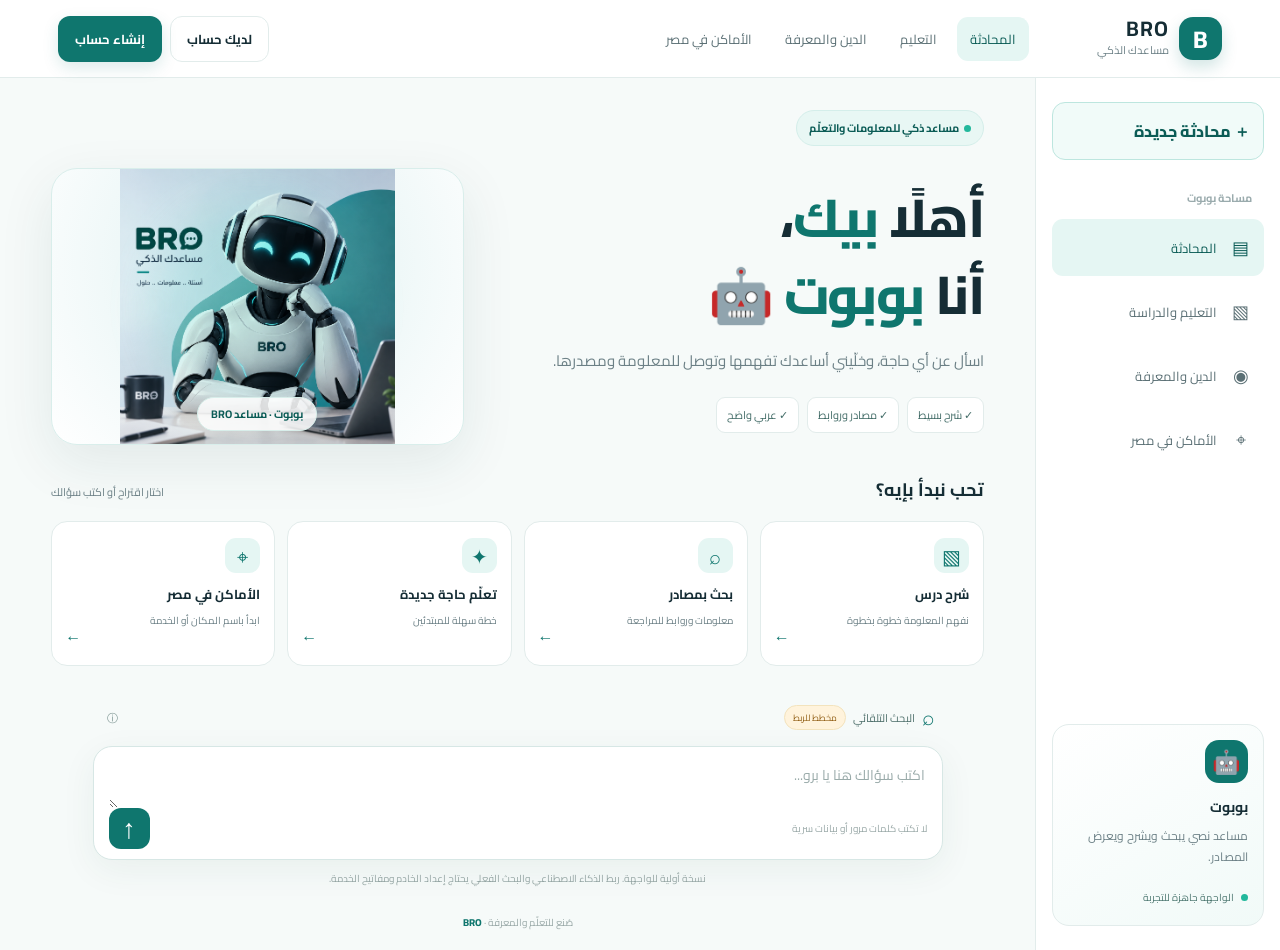
==== index.html @ 698863da "Update login dialog content and structure" ====
<!doctype html>
<html lang="ar" dir="rtl">
<head>
  <meta charset="utf-8">
  <meta name="viewport" content="width=device-width, initial-scale=1">
  <meta name="theme-color" content="#0f766e">
  <title>BRO | بوبوت مساعدك الذكي</title>
  <link rel="stylesheet" href="css/style.css">
  <script src="js/script.js" defer></script>
</head>
<body>
  <header class="topbar">
    <button class="icon-button mobile-menu" id="menuToggle" aria-label="فتح القائمة" aria-expanded="false">☰</button>
    <a class="brand" href="index.html" aria-label="BRO الصفحة الرئيسية">
      <span class="brand-mark">B</span>
      <span><strong>BRO</strong><small>مساعدك الذكي</small></span>
    </a>
    <nav class="top-links" aria-label="القائمة الرئيسية">
      <button class="nav-link active" data-section="chat">المحادثة</button>
      <button class="nav-link" data-section="education">التعليم</button>
      <button class="nav-link" data-section="knowledge">الدين والمعرفة</button>
      <button class="nav-link" data-section="places">الأماكن في مصر</button>
    </nav>
    <div class="account-actions">
      <button class="button button-quiet" id="loginOpen">لديك حساب</button>
      <button class="button button-primary" id="signupOpen">إنشاء حساب</button>
    </div>
  </header>

  <div class="layout">
    <aside class="sidebar" id="sidebar">
      <button class="new-chat" id="newChat">＋ محادثة جديدة</button>
      <p class="sidebar-label">مساحة بوبوت</p>
      <button class="side-item active" data-section="chat"><span>▤</span> المحادثة</button>
      <button class="side-item" data-section="education"><span>▧</span> التعليم والدراسة</button>
      <button class="side-item" data-section="knowledge"><span>◉</span> الدين والمعرفة</button>
      <button class="side-item" data-section="places"><span>⌖</span> الأماكن في مصر</button>
      <div class="sidebar-bottom">
        <div class="mini-boboot">🤖</div>
        <strong>بوبوت</strong>
        <p>مساعد نصي يبحث ويشرح ويعرض المصادر.</p>
        <span class="status"><i></i> الواجهة جاهزة للتجربة</span>
      </div>
    </aside>

    <main class="main-content">
      <section class="welcome" id="welcome">
        <div class="eyebrow"><span class="live-dot"></span> مساعد ذكي للمعلومات والتعلّم</div>
        <div class="hero-grid">
          <div class="hero-copy">
            <h1>أهلًا <span id="welcomeName">بيك</span>،<br>أنا <span class="teal-text">بوبوت</span> 🤖</h1>
            <p>اسأل عن أي حاجة، وخلّيني أساعدك تفهمها وتوصل للمعلومة ومصدرها.</p>
            <div class="hero-points">
              <span>✓ شرح بسيط</span><span>✓ مصادر وروابط</span><span>✓ عربي واضح</span>
            </div>
          </div>
          <div class="robot-card">
            <div class="robot-glow"></div>
            <img src="images/BRO.png" alt="تصميم روبوت بوبوت المقترح" class="robot-image">
            <span class="robot-caption">بوبوت · مساعد BRO</span>
          </div>
        </div>
        <div class="suggestion-heading"><h2>تحب نبدأ بإيه؟</h2><span>اختار اقتراح أو اكتب سؤالك</span></div>
        <div class="suggestions">
          <button class="suggestion-card" data-prompt="اشرحلي درس صعب بطريقة سهلة"><span class="suggestion-icon">▧</span><strong>شرح درس</strong><small>نفهم المعلومة خطوة بخطوة</small><b>←</b></button>
          <button class="suggestion-card" data-prompt="ابحث عن آخر أخبار وزارة التربية والتعليم المصرية مع المصادر الرسمية"><span class="suggestion-icon">⌕</span><strong>بحث بمصادر</strong><small>معلومات وروابط للمراجعة</small><b>←</b></button>
          <button class="suggestion-card" data-prompt="ساعدني أتعلم مهارة جديدة من البداية"><span class="suggestion-icon">✦</span><strong>تعلّم حاجة جديدة</strong><small>خطة سهلة للمبتدئين</small><b>←</b></button>
          <button class="suggestion-card" data-prompt="ساعدني أبحث عن مكان أو خدمة في مصر"><span class="suggestion-icon">⌖</span><strong>الأماكن في مصر</strong><small>ابدأ باسم المكان أو الخدمة</small><b>←</b></button>
        </div>
      </section>

      <section class="chat-area hidden" id="chatArea" aria-live="polite">
        <div class="chat-messages" id="messages"></div>
      </section>

      <section class="composer-wrap">
        <div class="search-status"><span class="search-icon">⌕</span><span>البحث التلقائي</span><span class="status-pill">مخطط للربط</span><button id="searchInfo" aria-label="معلومات عن البحث">ⓘ</button></div>
        <form class="composer" id="chatForm">
          <textarea id="questionInput" rows="1" placeholder="اكتب سؤالك هنا يا برو..." aria-label="اكتب سؤالك" required></textarea>
          <div class="composer-footer">
            <span class="privacy-note">لا تكتب كلمات مرور أو بيانات سرية</span>
            <button class="send-button" type="submit" aria-label="إرسال السؤال">↑</button>
          </div>
        </form>
        <p class="disclaimer" id="disclaimer">نسخة أولية للواجهة. ربط الذكاء الاصطناعي والبحث الفعلي يحتاج إعداد الخادم ومفاتيح الخدمة.</p>
      </section>
      <footer>صُنع للتعلّم والمعرفة · <span>BRO</span></footer>
    </main>
  </div>

<!-- نافذة تسجيل الدخول -->
<dialog class="auth-dialog" id="authDialog">

  <form method="dialog" class="dialog-close-form">
    <button class="icon-button" aria-label="إغلاق">×</button>
  </form>

  <div class="dialog-bot">🤖</div>

  <h2 id="authTitle">تسجيل الدخول</h2>

  <p>أهلاً بيك في BRO، سجّل دخولك للمتابعة مع بوبوت.</p>

  <form id="authForm">

    <label for="userName">الاسم</label>
    <input
      id="userName"
      name="userName"
      type="text"
      autocomplete="name"
      placeholder="اكتب اسمك"
      required
    >

    <label for="userEmail">البريد الإلكتروني</label>
    <input
      id="userEmail"
      name="userEmail"
      type="email"
      autocomplete="email"
      placeholder="name@example.com"
      required
    >

    <label for="password">رمز تسجيل الدخول</label>
    <input
      id="password"
      name="password"
      type="password"
      autocomplete="current-password"
      placeholder="اكتب رمز تسجيل الدخول"
      required
    >

    <button
      class="button button-primary full-width"
      type="submit"
    >
      تسجيل الدخول
    </button>

  </form>

  <small>
    لحماية حسابك، يجب ربط تسجيل الدخول بنظام حسابات آمن.
  </small>

</dialog>
  <div class="toast" id="toast" role="status"></div>
</body>
</html>
---- css/style.css ----
@import url('https://fonts.googleapis.com/css2?family=Cairo:wght@400;500;600;700;800&display=swap');
:root{--ink:#152d35;--muted:#6c8086;--teal:#0f766e;--teal-dark:#0b5c56;--mint:#e5f6f3;--line:#e2eceb;--paper:#fff;--bg:#f6faf9;--shadow:0 18px 55px rgba(20,72,69,.09)}
*{box-sizing:border-box}
html{scroll-behavior:smooth}
body{margin:0;background:var(--bg);color:var(--ink);font-family:"Cairo",Tahoma,Arial,sans-serif;min-height:100vh}
button,input,textarea{font:inherit}button{cursor:pointer}
button:focus-visible,input:focus-visible,textarea:focus-visible{outline:3px solid #71d9cb;outline-offset:2px}
.topbar{height:78px;display:flex;align-items:center;gap:28px;padding:0 4.5%;background:rgba(255,255,255,.92);border-bottom:1px solid var(--line);position:sticky;top:0;z-index:10;backdrop-filter:blur(14px)}
.brand{display:flex;align-items:center;gap:10px;text-decoration:none;color:var(--ink);min-width:165px}
.brand-mark{width:43px;height:43px;display:grid;place-items:center;background:var(--teal);color:#fff;border-radius:14px;font-size:24px;font-weight:800;box-shadow:0 7px 16px #0f766e30}
.brand strong{display:block;font-size:21px;letter-spacing:1px;line-height:1.1}
.brand small{display:block;color:var(--muted);font-size:11px}
.top-links{display:flex;align-items:center;gap:7px;flex:1}
.nav-link,.side-item{border:0;background:transparent;color:#5b7075;border-radius:11px;padding:10px 13px;font-size:13px}
.nav-link:hover,.side-item:hover,.nav-link.active,.side-item.active{background:var(--mint);color:var(--teal-dark)}
.account-actions{display:flex;gap:8px}
.button{border:1px solid transparent;border-radius:12px;padding:10px 16px;font-weight:700;font-size:13px;transition:.2s}
.button:hover{transform:translateY(-1px)}
.button-primary{background:var(--teal);color:white;box-shadow:0 6px 16px #0f766e25}.button-primary:hover{background:var(--teal-dark)}
.button-quiet{background:white;border-color:var(--line);color:var(--ink)}
.layout{display:grid;grid-template-columns:245px minmax(0,1fr);max-width:1600px;margin:auto;min-height:calc(100vh - 78px)}
.sidebar{background:#fff;border-left:1px solid var(--line);padding:24px 16px;display:flex;flex-direction:column;gap:7px}
.new-chat{border:1px solid #bde6df;background:#f1fbf9;color:var(--teal-dark);border-radius:13px;padding:13px;text-align:right;font-weight:800;margin-bottom:21px}
.sidebar-label{color:#9aabad;font-size:11px;font-weight:700;padding:0 12px;margin:0 0 4px}
.side-item{text-align:right;display:flex;align-items:center;gap:12px;padding:12px}
.side-item span{font-size:18px;width:23px;text-align:center}
.sidebar-bottom{margin-top:auto;border:1px solid var(--line);border-radius:17px;padding:15px;background:linear-gradient(150deg,#fff,#f1faf8)}
.mini-boboot{width:43px;height:43px;border-radius:14px;background:var(--teal);display:grid;place-items:center;font-size:23px;margin-bottom:8px}
.sidebar-bottom strong{font-size:14px}
.sidebar-bottom p{font-size:12px;color:var(--muted);line-height:1.8;margin:4px 0 12px}
.status{font-size:10px;color:#4c7770}
.status i,.live-dot{display:inline-block;width:7px;height:7px;border-radius:50%;background:#22b89c;margin-left:5px}
.main-content{min-width:0;padding:32px clamp(18px,4vw,60px) 18px;display:flex;flex-direction:column}
.welcome{max-width:1000px;width:100%;margin:0 auto}
.eyebrow{display:inline-flex;align-items:center;background:#e8f7f4;color:var(--teal-dark);border:1px solid #d4eeea;border-radius:999px;padding:7px 12px;font-size:11px;font-weight:700}
.hero-grid{display:grid;grid-template-columns:1fr .85fr;align-items:center;gap:35px;padding:22px 0 25px}
.hero-copy h1{font-size:clamp(33px,4.5vw,53px);line-height:1.45;letter-spacing:-1.3px;margin:0 0 12px;font-weight:800}
.teal-text{color:var(--teal)}.hero-copy>p{color:var(--muted);font-size:15px;line-height:2;max-width:480px;margin:0}
.hero-points{display:flex;flex-wrap:wrap;gap:8px;margin-top:21px}
.hero-points span{font-size:11px;color:#416b66;background:#fff;border:1px solid var(--line);padding:7px 10px;border-radius:9px}
.robot-card{position:relative;overflow:hidden;min-height:260px;border:1px solid #d9eeeb;border-radius:26px;background:radial-gradient(circle at 50% 35%,#e1faf6,#eff8f8 52%,#fff);display:grid;place-items:center;box-shadow:var(--shadow)}
.robot-glow{position:absolute;width:210px;height:210px;border-radius:50%;background:#70dcd233;filter:blur(20px)}
.robot-image {
    width: 100%;
    height: 275px;
    object-fit: contain;
    object-position: center;
    mix-blend-mode: multiply;
    position: relative;
    z-index: 1;
}
.robot-caption{position:absolute;bottom:13px;z-index:2;background:#ffffffd9;border:1px solid #d8eeea;border-radius:999px;padding:6px 13px;font-size:11px;color:var(--teal-dark);font-weight:700}
.suggestion-heading{display:flex;align-items:baseline;justify-content:space-between;gap:10px;margin-top:3px}
.suggestion-heading h2{font-size:18px;margin:0}.suggestion-heading>span{font-size:11px;color:var(--muted)}
.suggestions{display:grid;grid-template-columns:repeat(4,minmax(0,1fr));gap:12px;margin-top:15px}
.suggestion-card{position:relative;text-align:right;display:flex;flex-direction:column;align-items:flex-start;gap:6px;min-height:145px;padding:16px 14px;background:#fff;border:1px solid var(--line);border-radius:16px;color:var(--ink);transition:.2s}
.suggestion-card:hover{border-color:#94d5cc;transform:translateY(-3px);box-shadow:0 12px 25px #194e4810}
.suggestion-icon{display:grid;place-items:center;width:35px;height:35px;border-radius:11px;background:var(--mint);color:var(--teal);font-size:20px;margin-bottom:3px}
.suggestion-card strong{font-size:13px}.suggestion-card small{font-size:10px;color:var(--muted);line-height:1.8}
.suggestion-card b{position:absolute;left:13px;bottom:13px;color:var(--teal)}
.composer-wrap{max-width:850px;width:100%;margin:auto auto 0;padding-top:32px}
.search-status{display:flex;align-items:center;gap:7px;font-size:11px;color:#50716d;padding:0 8px 9px}
.search-icon{font-size:21px;color:var(--teal)}.status-pill{background:#fff3dc;color:#94621a;border:1px solid #f3e3bd;padding:3px 8px;border-radius:999px;font-size:9px}
.search-status button{border:0;background:transparent;color:#78908e;margin-right:auto}
.composer{border:1px solid #d7e7e5;background:white;border-radius:19px;padding:14px 15px 10px;box-shadow:0 10px 35px #1a4d4710;transition:.2s}
.composer:focus-within{border-color:#8ccfc6;box-shadow:0 0 0 3px #0f766e0c,0 10px 35px #1a4d4710}
.composer textarea{display:block;width:100%;resize:vertical;min-height:47px;max-height:180px;border:0;outline:none;background:transparent;color:var(--ink);font-size:14px;line-height:1.8}
.composer textarea::placeholder{color:#9aabaa}
.composer-footer{display:flex;align-items:center;justify-content:space-between;gap:10px}
.privacy-note{font-size:10px;color:#9aa9a8}
.send-button{border:0;border-radius:12px;width:41px;height:41px;background:var(--teal);color:white;font-size:27px;line-height:1;transition:.2s}
.send-button:hover{background:var(--teal-dark);transform:translateY(-2px)}
.disclaimer{text-align:center;font-size:10px;color:#94a5a3;line-height:1.8;margin:10px 0 0}
.main-content footer{text-align:center;font-size:10px;color:#9aa9a8;padding:25px 0 0}
.main-content footer span{font-weight:800;color:var(--teal)}.hidden{display:none!important}
.chat-area{width:100%;max-width:850px;margin:0 auto 22px;flex:1;min-height:260px}
.chat-messages{display:flex;flex-direction:column;gap:18px}
.message{display:flex;gap:10px;align-items:flex-start}
.message.user{justify-content:flex-start}
.message-bot{width:35px;height:35px;flex:0 0 35px;border-radius:12px;background:var(--teal);color:white;display:grid;place-items:center}
.message-content{max-width:85%;border:1px solid var(--line);background:#fff;border-radius:5px 16px 16px 16px;padding:12px 15px;font-size:14px;line-height:1.9;white-space:pre-wrap}
.message.user .message-content{background:#e8f7f4;border-color:#d4eeea;border-radius:16px 5px 16px 16px}
.source-note{font-size:10px;color:#a16b20;margin-top:7px}.mobile-menu{display:none}
.icon-button{border:1px solid var(--line);background:white;border-radius:10px;width:39px;height:39px;color:var(--ink);font-size:20px}
.auth-dialog{border:1px solid var(--line);border-radius:23px;padding:27px;width:min(430px,calc(100% - 28px));box-shadow:0 25px 90px #102f2d30;color:var(--ink)}
.auth-dialog::backdrop{background:#102f2d80;backdrop-filter:blur(4px)}
.dialog-close-form{display:flex;justify-content:flex-start}
.dialog-bot{display:grid;place-items:center;width:58px;height:58px;background:var(--teal);border-radius:17px;font-size:30px;margin:8px 0 12px}
.auth-dialog h2{margin:0 0 6px}
.auth-dialog p,.auth-dialog small{color:var(--muted);font-size:12px;line-height:1.8}
.auth-dialog label{display:block;font-size:12px;font-weight:700;margin:12px 0 6px}
.auth-dialog input{width:100%;border:1px solid var(--line);border-radius:11px;padding:12px;background:#fbfdfd;color:var(--ink)}
.full-width{width:100%;margin:18px 0 5px}.toast{position:fixed;bottom:20px;left:50%;transform:translate(-50%,20px);opacity:0;pointer-events:none;background:#173d3a;color:white;padding:12px 17px;border-radius:12px;font-size:12px;transition:.25s;z-index:30;max-width:calc(100% - 30px);text-align:center}
.toast.show{opacity:1;transform:translate(-50%,0)}
@media(max-width:1100px){.topbar{gap:15px;padding:0 20px}
                         .top-links{gap:0}.nav-link{padding:9px;font-size:12px}
                         .layout{grid-template-columns:205px minmax(0,1fr)}
                         .suggestions{grid-template-columns:repeat(2,minmax(0,1fr))}
                         .suggestion-card{min-height:125px}}
@media(max-width:760px){.topbar{height:66px;padding:0 13px;gap:10px}
                        .mobile-menu{display:block;flex:0 0 38px}
                        .brand{min-width:0;gap:7px}
                        .brand-mark{width:37px;height:37px;border-radius:12px}
                        .brand strong{font-size:18px}
                        .brand small{font-size:9px}
                        .top-links{display:none}
                        .account-actions{margin-right:auto;gap:5px}
                        .account-actions .button{padding:8px 9px;font-size:10px}
                        .layout{display:block;min-height:calc(100vh - 66px)}
                        .sidebar{position:fixed;top:66px;right:0;bottom:0;width:260px;z-index:20;transform:translateX(105%);transition:transform .25s;box-shadow:-15px 0 40px #143d3b13}
                        .sidebar.open{transform:translateX(0)}
                        .main-content{padding:23px 15px 15px;min-height:calc(100vh - 66px)}
                        .hero-grid{grid-template-columns:1fr;gap:18px;padding:20px 0}
                        .hero-copy h1{font-size:38px}
                        .hero-copy>p{font-size:13px}
                        .robot-card{min-height:210px;max-height:245px}
                        .robot-image {
    width: 100%;
    height: 275px;
    object-fit: contain;
    object-position: center;
    mix-blend-mode: multiply;
    position: relative;
    z-index: 1;
                        }
                        .suggestion-heading{align-items:flex-start;flex-direction:column;gap:2px}
                        .suggestion-heading h2{font-size:17px}
                        .suggestions{gap:9px}
                        .suggestion-card{padding:12px;min-height:128px}
                        .suggestion-card strong{font-size:12px}
                        .suggestion-card small{font-size:9px}
                        .composer-wrap{padding-top:25px}
                        .privacy-note{font-size:9px}
                        .disclaimer{font-size:9px}
                        .chat-area{min-height:240px}
                        .message-content{font-size:13px}
                        .sidebar-bottom{margin-top:25px}}
@media(prefers-reduced-motion:reduce){*,*::before,*::after{scroll-behavior:auto!important;transition:none!important}}
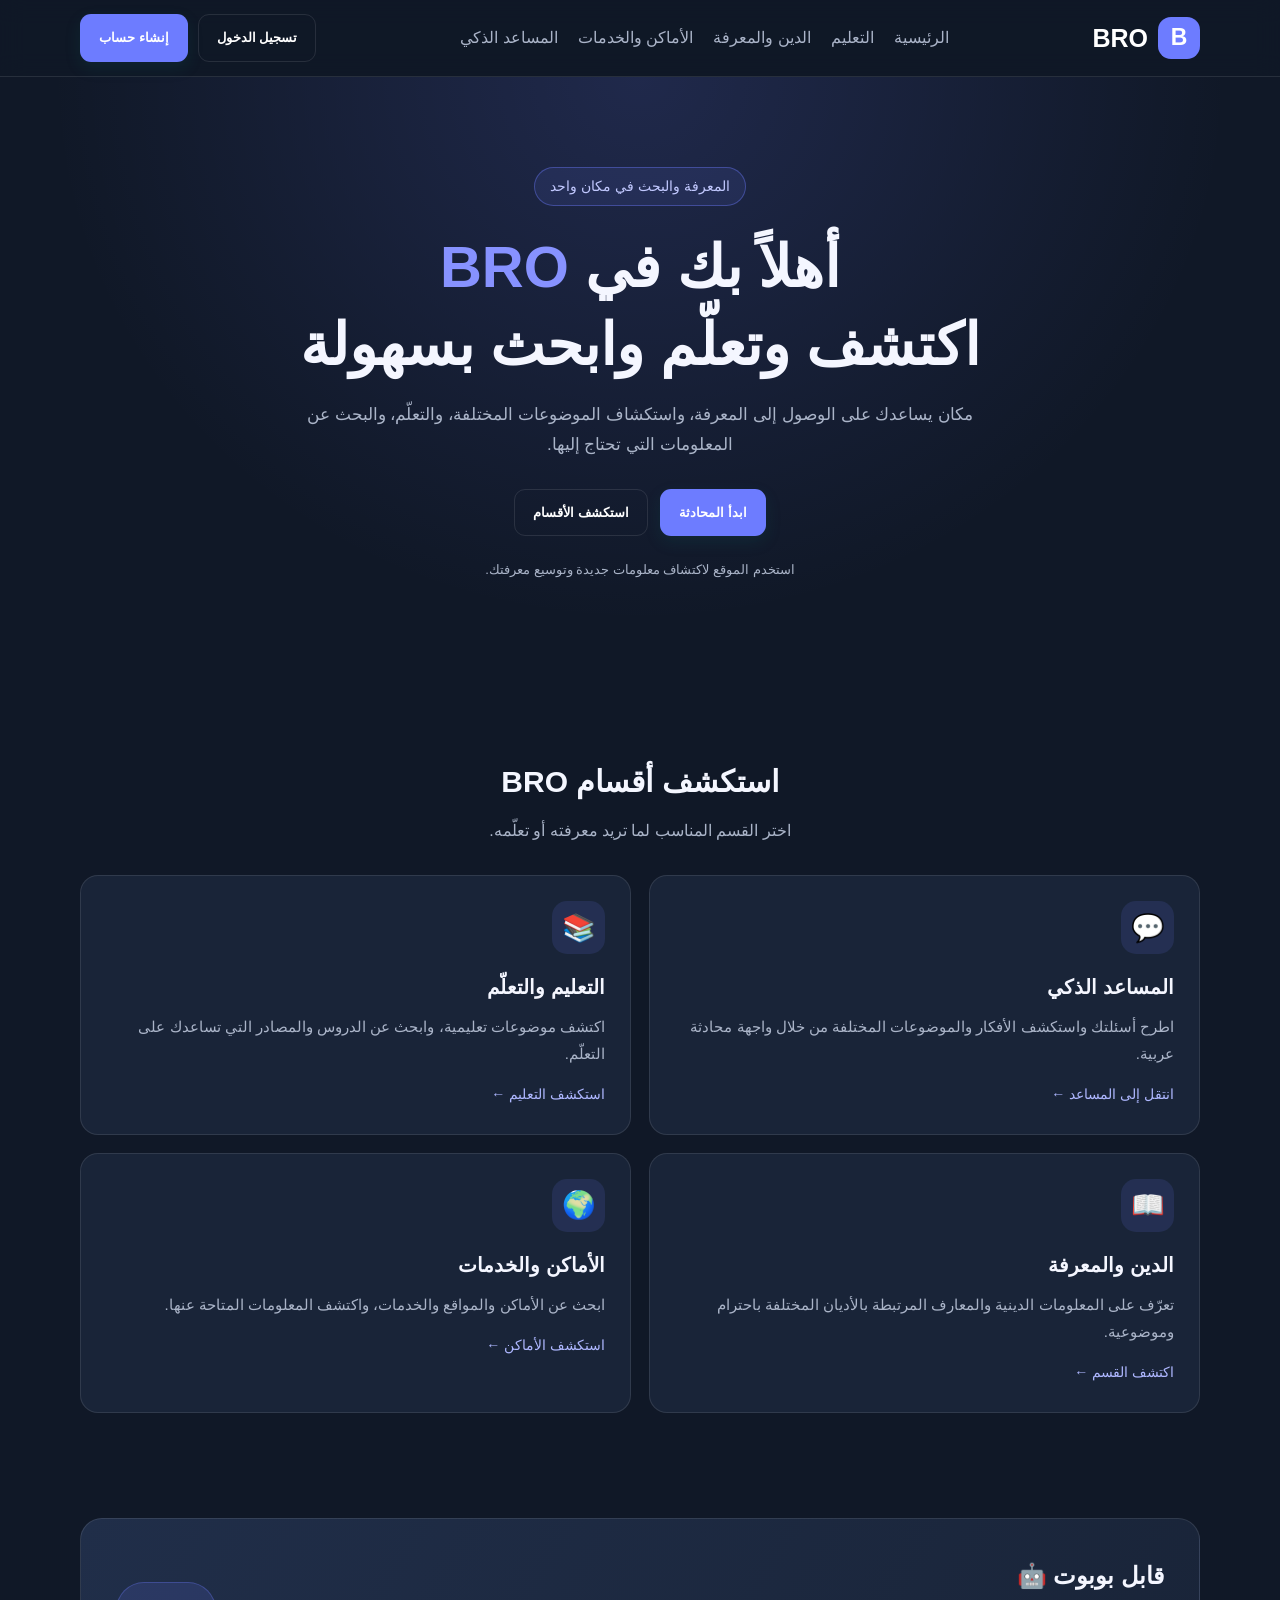
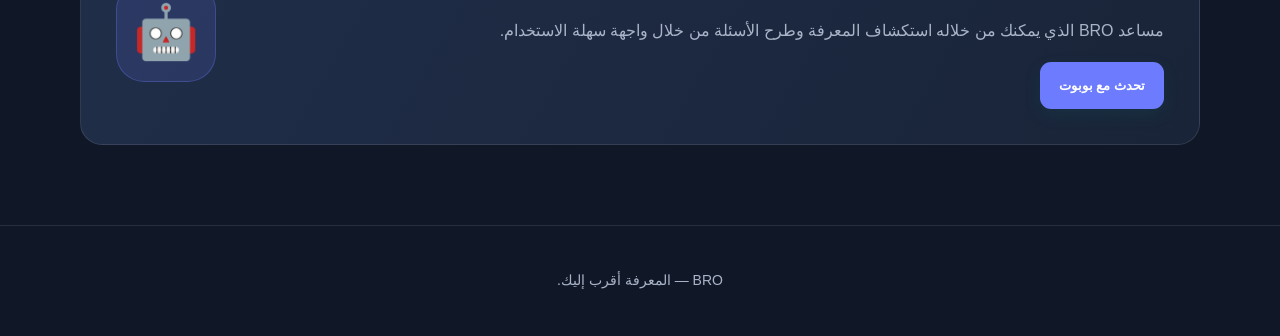
==== commit 5afecc9d: "Update index.html" ====
--- a/index.html
+++ b/index.html
@@ -1,152 +1,949 @@
-<!doctype html>
+<!DOCTYPE html>
 <html lang="ar" dir="rtl">
+
 <head>
-  <meta charset="utf-8">
-  <meta name="viewport" content="width=device-width, initial-scale=1">
-  <meta name="theme-color" content="#0f766e">
-  <title>BRO | بوبوت مساعدك الذكي</title>
+  <meta charset="UTF-8">
+  <meta name="viewport" content="width=device-width, initial-scale=1.0">
+
+  <meta name="description" content="BRO مساعدك الذكي للبحث والتعلم والمعرفة.">
+  <meta name="theme-color" content="#101827">
+
+  <title>BRO | مساعدك الذكي</title>
+
+  <!-- ملف التصميم -->
   <link rel="stylesheet" href="css/style.css">
-  <script src="js/script.js" defer></script>
+
+  <style>
+    /* تنسيقات أساسية للصفحة الرئيسية */
+
+    :root {
+      --bro-bg: #101827;
+      --bro-card: #192438;
+      --bro-primary: #6d7cff;
+      --bro-text: #f4f6ff;
+      --bro-muted: #aab4c8;
+      --bro-border: rgba(255, 255, 255, 0.1);
+    }
+
+    body {
+      margin: 0;
+      font-family: Tahoma, Arial, sans-serif;
+      background: var(--bro-bg);
+      color: var(--bro-text);
+      line-height: 1.8;
+    }
+
+    button,
+    input {
+      font: inherit;
+    }
+
+    button,
+    a {
+      -webkit-tap-highlight-color: transparent;
+    }
+
+    a {
+      color: inherit;
+      text-decoration: none;
+    }
+
+    button {
+      cursor: pointer;
+    }
+
+    .bro-container {
+      width: min(1120px, 92%);
+      margin: auto;
+    }
+
+    /* رأس الموقع */
+
+    .site-header {
+      position: sticky;
+      top: 0;
+      z-index: 100;
+      background: rgba(16, 24, 39, 0.96);
+      border-bottom: 1px solid var(--bro-border);
+      backdrop-filter: blur(12px);
+    }
+
+    .header-content {
+      min-height: 76px;
+      display: flex;
+      align-items: center;
+      justify-content: space-between;
+      gap: 20px;
+    }
+
+    .site-logo {
+      display: flex;
+      align-items: center;
+      gap: 10px;
+      font-size: 25px;
+      font-weight: bold;
+      color: white;
+      white-space: nowrap;
+    }
+
+    .logo-mark {
+      width: 42px;
+      height: 42px;
+      display: grid;
+      place-items: center;
+      background: var(--bro-primary);
+      border-radius: 13px;
+      font-size: 23px;
+    }
+
+    .main-nav {
+      display: flex;
+      align-items: center;
+      gap: 20px;
+    }
+
+    .main-nav a {
+      color: var(--bro-muted);
+      transition: color 0.2s;
+    }
+
+    .main-nav a:hover {
+      color: white;
+    }
+
+    .header-actions {
+      display: flex;
+      align-items: center;
+      gap: 10px;
+    }
+
+    .button {
+      display: inline-flex;
+      justify-content: center;
+      align-items: center;
+      gap: 8px;
+      padding: 11px 18px;
+      border: 1px solid transparent;
+      border-radius: 11px;
+      font-weight: bold;
+      transition: 0.2s;
+    }
+
+    .button-primary {
+      color: white;
+      background: var(--bro-primary);
+    }
+
+    .button-primary:hover {
+      background: #5869ed;
+      transform: translateY(-1px);
+    }
+
+    .button-secondary {
+      color: white;
+      background: transparent;
+      border-color: var(--bro-border);
+    }
+
+    .button-secondary:hover {
+      background: rgba(255, 255, 255, 0.06);
+    }
+
+    .menu-toggle {
+      display: none;
+      padding: 8px 12px;
+      background: transparent;
+      color: white;
+      border: 1px solid var(--bro-border);
+      border-radius: 9px;
+      font-size: 22px;
+    }
+
+    /* الواجهة الرئيسية */
+
+    .hero {
+      padding: 90px 0 75px;
+      text-align: center;
+      background:
+        radial-gradient(
+          ellipse at 50% 0%,
+          rgba(109, 124, 255, 0.17),
+          transparent 65%
+        );
+    }
+
+    .hero-label {
+      display: inline-block;
+      padding: 6px 15px;
+      border: 1px solid rgba(109, 124, 255, 0.4);
+      background: rgba(109, 124, 255, 0.1);
+      border-radius: 30px;
+      color: #c2c9ff;
+      font-size: 14px;
+    }
+
+    .hero h1 {
+      max-width: 850px;
+      margin: 22px auto 15px;
+      font-size: clamp(34px, 6vw, 58px);
+      line-height: 1.35;
+    }
+
+    .hero h1 span {
+      color: #8792ff;
+    }
+
+    .hero-description {
+      max-width: 680px;
+      margin: 0 auto;
+      color: var(--bro-muted);
+      font-size: 17px;
+    }
+
+    .hero-actions {
+      margin-top: 28px;
+      display: flex;
+      justify-content: center;
+      flex-wrap: wrap;
+      gap: 12px;
+    }
+
+    .hero-note {
+      margin-top: 22px;
+      color: var(--bro-muted);
+      font-size: 13px;
+    }
+
+    /* أقسام الموقع */
+
+    .features {
+      padding: 60px 0 80px;
+    }
+
+    .section-heading {
+      margin-bottom: 30px;
+      text-align: center;
+    }
+
+    .section-heading h2 {
+      margin-bottom: 8px;
+      font-size: 30px;
+    }
+
+    .section-heading p {
+      margin: 0;
+      color: var(--bro-muted);
+    }
+
+    .features-grid {
+      display: grid;
+      grid-template-columns: repeat(2, minmax(0, 1fr));
+      gap: 18px;
+    }
+
+    .feature-card {
+      display: block;
+      padding: 25px;
+      background: var(--bro-card);
+      border: 1px solid var(--bro-border);
+      border-radius: 18px;
+      transition: transform 0.2s, border-color 0.2s;
+    }
+
+    .feature-card:hover {
+      transform: translateY(-4px);
+      border-color: rgba(109, 124, 255, 0.65);
+    }
+
+    .feature-icon {
+      width: 53px;
+      height: 53px;
+      display: grid;
+      place-items: center;
+      margin-bottom: 15px;
+      background: rgba(109, 124, 255, 0.13);
+      border-radius: 15px;
+      font-size: 27px;
+    }
+
+    .feature-card h3 {
+      margin: 0 0 8px;
+      font-size: 20px;
+    }
+
+    .feature-card p {
+      margin: 0;
+      color: var(--bro-muted);
+      font-size: 15px;
+    }
+
+    .feature-link {
+      display: inline-block;
+      margin-top: 15px;
+      color: #aeb7ff;
+      font-size: 14px;
+    }
+
+    /* منطقة المساعد */
+
+    .assistant-section {
+      padding: 25px 0 80px;
+    }
+
+    .assistant-panel {
+      padding: 35px;
+      display: flex;
+      justify-content: space-between;
+      align-items: center;
+      gap: 25px;
+      background: linear-gradient(
+        120deg,
+        #202e49,
+        #192438
+      );
+      border: 1px solid var(--bro-border);
+      border-radius: 22px;
+    }
+
+    .assistant-panel h2 {
+      margin-top: 0;
+    }
+
+    .assistant-panel p {
+      color: var(--bro-muted);
+    }
+
+    .assistant-symbol {
+      width: 100px;
+      height: 100px;
+      flex-shrink: 0;
+      display: grid;
+      place-items: center;
+      background: rgba(109, 124, 255, 0.15);
+      border: 1px solid rgba(109, 124, 255, 0.3);
+      border-radius: 28px;
+      font-size: 53px;
+    }
+
+    /* تذييل الموقع */
+
+    .site-footer {
+      padding: 28px 0;
+      border-top: 1px solid var(--bro-border);
+      color: var(--bro-muted);
+      text-align: center;
+      font-size: 14px;
+    }
+
+    /* نافذة الحساب */
+
+    .auth-dialog {
+      width: min(420px, calc(100% - 36px));
+      max-width: 420px;
+      max-height: 85vh;
+      overflow-y: auto;
+      padding: 28px;
+      color: var(--bro-text);
+      background: #192438;
+      border: 1px solid var(--bro-border);
+      border-radius: 20px;
+      box-sizing: border-box;
+    }
+
+    .auth-dialog::backdrop {
+      background: rgba(0, 0, 0, 0.72);
+      backdrop-filter: blur(4px);
+    }
+
+    .dialog-close-form {
+      display: flex;
+      justify-content: flex-start;
+      margin-bottom: 5px;
+    }
+
+    .icon-button {
+      width: 36px;
+      height: 36px;
+      color: white;
+      background: transparent;
+      border: 1px solid var(--bro-border);
+      border-radius: 10px;
+      font-size: 23px;
+    }
+
+    .dialog-bot {
+      text-align: center;
+      font-size: 42px;
+    }
+
+    .auth-dialog h2 {
+      margin: 8px 0;
+      text-align: center;
+    }
+
+    .auth-description {
+      margin: 0 0 22px;
+      color: var(--bro-muted);
+      text-align: center;
+      font-size: 14px;
+    }
+
+    .auth-dialog label {
+      display: block;
+      margin: 14px 0 6px;
+      font-size: 14px;
+    }
+
+    .auth-dialog input {
+      width: 100%;
+      box-sizing: border-box;
+      padding: 12px;
+      color: white;
+      background: #101827;
+      border: 1px solid #35425b;
+      border-radius: 10px;
+      outline: none;
+    }
+
+    .auth-dialog input:focus {
+      border-color: var(--bro-primary);
+    }
+
+    .auth-dialog input::placeholder {
+      color: #8290a8;
+    }
+
+    .full-width {
+      width: 100%;
+      margin-top: 22px;
+    }
+
+    .auth-switch {
+      margin: 20px 0 8px;
+      text-align: center;
+      color: var(--bro-muted);
+      font-size: 14px;
+    }
+
+    .auth-switch button {
+      padding: 0;
+      color: #aeb7ff;
+      background: none;
+      border: none;
+      font-weight: bold;
+    }
+
+    .auth-message {
+      display: block;
+      margin-top: 12px;
+      color: #ffd28a;
+      text-align: center;
+      font-size: 13px;
+    }
+
+    [hidden] {
+      display: none !important;
+    }
+
+    /* الشاشات الصغيرة */
+
+    @media (max-width: 850px) {
+      .header-content {
+        flex-wrap: wrap;
+        padding: 12px 0;
+      }
+
+      .menu-toggle {
+        display: block;
+      }
+
+      .main-nav {
+        display: none;
+        order: 3;
+        width: 100%;
+        flex-direction: column;
+        align-items: stretch;
+        gap: 0;
+      }
+
+      .main-nav.open {
+        display: flex;
+      }
+
+      .main-nav a {
+        padding: 10px;
+        border-top: 1px solid var(--bro-border);
+      }
+
+      .header-actions {
+        margin-right: auto;
+      }
+
+      .features-grid {
+        grid-template-columns: 1fr;
+      }
+
+      .hero {
+        padding: 65px 0 50px;
+      }
+    }
+
+    @media (max-width: 480px) {
+      .site-logo {
+        font-size: 21px;
+      }
+
+      .logo-mark {
+        width: 36px;
+        height: 36px;
+      }
+
+      .header-actions .button {
+        padding: 9px 11px;
+        font-size: 13px;
+      }
+
+      .hero-description {
+        font-size: 15px;
+      }
+
+      .feature-card {
+        padding: 20px;
+      }
+
+      .assistant-panel {
+        padding: 22px;
+        flex-direction: column;
+        align-items: flex-start;
+      }
+
+      .assistant-symbol {
+        width: 70px;
+        height: 70px;
+        font-size: 38px;
+      }
+
+      .auth-dialog {
+        padding: 22px;
+      }
+    }
+  </style>
 </head>
+
 <body>
-  <header class="topbar">
-    <button class="icon-button mobile-menu" id="menuToggle" aria-label="فتح القائمة" aria-expanded="false">☰</button>
-    <a class="brand" href="index.html" aria-label="BRO الصفحة الرئيسية">
-      <span class="brand-mark">B</span>
-      <span><strong>BRO</strong><small>مساعدك الذكي</small></span>
-    </a>
-    <nav class="top-links" aria-label="القائمة الرئيسية">
-      <button class="nav-link active" data-section="chat">المحادثة</button>
-      <button class="nav-link" data-section="education">التعليم</button>
-      <button class="nav-link" data-section="knowledge">الدين والمعرفة</button>
-      <button class="nav-link" data-section="places">الأماكن في مصر</button>
-    </nav>
-    <div class="account-actions">
-      <button class="button button-quiet" id="loginOpen">لديك حساب</button>
-      <button class="button button-primary" id="signupOpen">إنشاء حساب</button>
+
+  <!-- رأس الموقع -->
+  <header class="site-header">
+    <div class="bro-container header-content">
+
+      <a href="index.html" class="site-logo" aria-label="الصفحة الرئيسية">
+        <span class="logo-mark">B</span>
+        <span>BRO</span>
+      </a>
+
+      <button
+        class="menu-toggle"
+        id="menuToggle"
+        type="button"
+        aria-label="فتح القائمة"
+        aria-expanded="false"
+      >
+        ☰
+      </button>
+
+      <nav class="main-nav" id="mainNav">
+        <a href="index.html">الرئيسية</a>
+        <a href="education.html">التعليم</a>
+        <a href="religion.html">الدين والمعرفة</a>
+        <a href="places.html">الأماكن والخدمات</a>
+        <a href="chat.html">المساعد الذكي</a>
+      </nav>
+
+      <div class="header-actions">
+        <button
+          type="button"
+          class="button button-secondary"
+          id="loginButton"
+        >
+          تسجيل الدخول
+        </button>
+
+        <button
+          type="button"
+          class="button button-primary"
+          id="registerButton"
+        >
+          إنشاء حساب
+        </button>
+      </div>
+
     </div>
   </header>
 
-  <div class="layout">
-    <aside class="sidebar" id="sidebar">
-      <button class="new-chat" id="newChat">＋ محادثة جديدة</button>
-      <p class="sidebar-label">مساحة بوبوت</p>
-      <button class="side-item active" data-section="chat"><span>▤</span> المحادثة</button>
-      <button class="side-item" data-section="education"><span>▧</span> التعليم والدراسة</button>
-      <button class="side-item" data-section="knowledge"><span>◉</span> الدين والمعرفة</button>
-      <button class="side-item" data-section="places"><span>⌖</span> الأماكن في مصر</button>
-      <div class="sidebar-bottom">
-        <div class="mini-boboot">🤖</div>
-        <strong>بوبوت</strong>
-        <p>مساعد نصي يبحث ويشرح ويعرض المصادر.</p>
-        <span class="status"><i></i> الواجهة جاهزة للتجربة</span>
+  <main>
+
+    <!-- الواجهة الرئيسية -->
+    <section class="hero">
+      <div class="bro-container">
+
+        <span class="hero-label">
+          المعرفة والبحث في مكان واحد
+        </span>
+
+        <h1>
+          أهلاً بك في <span>BRO</span><br>
+          اكتشف وتعلّم وابحث بسهولة
+        </h1>
+
+        <p class="hero-description">
+          مكان يساعدك على الوصول إلى المعرفة، واستكشاف الموضوعات
+          المختلفة، والتعلّم، والبحث عن المعلومات التي تحتاج إليها.
+        </p>
+
+        <div class="hero-actions">
+          <a href="chat.html" class="button button-primary">
+            ابدأ المحادثة
+          </a>
+
+          <a href="#sections" class="button button-secondary">
+            استكشف الأقسام
+          </a>
+        </div>
+
+        <p class="hero-note">
+          استخدم الموقع لاكتشاف معلومات جديدة وتوسيع معرفتك.
+        </p>
+
       </div>
-    </aside>
-
-    <main class="main-content">
-      <section class="welcome" id="welcome">
-        <div class="eyebrow"><span class="live-dot"></span> مساعد ذكي للمعلومات والتعلّم</div>
-        <div class="hero-grid">
-          <div class="hero-copy">
-            <h1>أهلًا <span id="welcomeName">بيك</span>،<br>أنا <span class="teal-text">بوبوت</span> 🤖</h1>
-            <p>اسأل عن أي حاجة، وخلّيني أساعدك تفهمها وتوصل للمعلومة ومصدرها.</p>
-            <div class="hero-points">
-              <span>✓ شرح بسيط</span><span>✓ مصادر وروابط</span><span>✓ عربي واضح</span>
-            </div>
+    </section>
+
+    <!-- أقسام الموقع -->
+    <section class="features" id="sections">
+      <div class="bro-container">
+
+        <div class="section-heading">
+          <h2>استكشف أقسام BRO</h2>
+          <p>
+            اختر القسم المناسب لما تريد معرفته أو تعلّمه.
+          </p>
+        </div>
+
+        <div class="features-grid">
+
+          <!-- المساعد الذكي -->
+          <a href="chat.html" class="feature-card">
+            <div class="feature-icon">💬</div>
+
+            <h3>المساعد الذكي</h3>
+
+            <p>
+              اطرح أسئلتك واستكشف الأفكار والموضوعات المختلفة
+              من خلال واجهة محادثة عربية.
+            </p>
+
+            <span class="feature-link">
+              انتقل إلى المساعد ←
+            </span>
+          </a>
+
+          <!-- التعليم -->
+          <a href="education.html" class="feature-card">
+            <div class="feature-icon">📚</div>
+
+            <h3>التعليم والتعلّم</h3>
+
+            <p>
+              اكتشف موضوعات تعليمية، وابحث عن الدروس
+              والمصادر التي تساعدك على التعلّم.
+            </p>
+
+            <span class="feature-link">
+              استكشف التعليم ←
+            </span>
+          </a>
+
+          <!-- الدين والمعرفة -->
+          <a href="religion.html" class="feature-card">
+            <div class="feature-icon">📖</div>
+
+            <h3>الدين والمعرفة</h3>
+
+            <p>
+              تعرّف على المعلومات الدينية والمعارف المرتبطة
+              بالأديان المختلفة باحترام وموضوعية.
+            </p>
+
+            <span class="feature-link">
+              اكتشف القسم ←
+            </span>
+          </a>
+
+          <!-- الأماكن والخدمات -->
+          <a href="places.html" class="feature-card">
+            <div class="feature-icon">🌍</div>
+
+            <h3>الأماكن والخدمات</h3>
+
+            <p>
+              ابحث عن الأماكن والمواقع والخدمات،
+              واكتشف المعلومات المتاحة عنها.
+            </p>
+
+            <span class="feature-link">
+              استكشف الأماكن ←
+            </span>
+          </a>
+
+        </div>
+      </div>
+    </section>
+
+    <!-- التعريف بالمساعد -->
+    <section class="assistant-section">
+      <div class="bro-container">
+
+        <div class="assistant-panel">
+
+          <div>
+            <h2>قابل بوبوت 🤖</h2>
+
+            <p>
+              مساعد BRO الذي يمكنك من خلاله استكشاف المعرفة
+              وطرح الأسئلة من خلال واجهة سهلة الاستخدام.
+            </p>
+
+            <a href="chat.html" class="button button-primary">
+              تحدث مع بوبوت
+            </a>
           </div>
-          <div class="robot-card">
-            <div class="robot-glow"></div>
-            <img src="images/BRO.png" alt="تصميم روبوت بوبوت المقترح" class="robot-image">
-            <span class="robot-caption">بوبوت · مساعد BRO</span>
+
+          <div class="assistant-symbol" aria-hidden="true">
+            🤖
           </div>
+
         </div>
-        <div class="suggestion-heading"><h2>تحب نبدأ بإيه؟</h2><span>اختار اقتراح أو اكتب سؤالك</span></div>
-        <div class="suggestions">
-          <button class="suggestion-card" data-prompt="اشرحلي درس صعب بطريقة سهلة"><span class="suggestion-icon">▧</span><strong>شرح درس</strong><small>نفهم المعلومة خطوة بخطوة</small><b>←</b></button>
-          <button class="suggestion-card" data-prompt="ابحث عن آخر أخبار وزارة التربية والتعليم المصرية مع المصادر الرسمية"><span class="suggestion-icon">⌕</span><strong>بحث بمصادر</strong><small>معلومات وروابط للمراجعة</small><b>←</b></button>
-          <button class="suggestion-card" data-prompt="ساعدني أتعلم مهارة جديدة من البداية"><span class="suggestion-icon">✦</span><strong>تعلّم حاجة جديدة</strong><small>خطة سهلة للمبتدئين</small><b>←</b></button>
-          <button class="suggestion-card" data-prompt="ساعدني أبحث عن مكان أو خدمة في مصر"><span class="suggestion-icon">⌖</span><strong>الأماكن في مصر</strong><small>ابدأ باسم المكان أو الخدمة</small><b>←</b></button>
-        </div>
-      </section>
-
-      <section class="chat-area hidden" id="chatArea" aria-live="polite">
-        <div class="chat-messages" id="messages"></div>
-      </section>
-
-      <section class="composer-wrap">
-        <div class="search-status"><span class="search-icon">⌕</span><span>البحث التلقائي</span><span class="status-pill">مخطط للربط</span><button id="searchInfo" aria-label="معلومات عن البحث">ⓘ</button></div>
-        <form class="composer" id="chatForm">
-          <textarea id="questionInput" rows="1" placeholder="اكتب سؤالك هنا يا برو..." aria-label="اكتب سؤالك" required></textarea>
-          <div class="composer-footer">
-            <span class="privacy-note">لا تكتب كلمات مرور أو بيانات سرية</span>
-            <button class="send-button" type="submit" aria-label="إرسال السؤال">↑</button>
-          </div>
-        </form>
-        <p class="disclaimer" id="disclaimer">نسخة أولية للواجهة. ربط الذكاء الاصطناعي والبحث الفعلي يحتاج إعداد الخادم ومفاتيح الخدمة.</p>
-      </section>
-      <footer>صُنع للتعلّم والمعرفة · <span>BRO</span></footer>
-    </main>
-  </div>
-
-<!-- نافذة تسجيل الدخول -->
-<dialog class="auth-dialog" id="authDialog">
-
-  <form method="dialog" class="dialog-close-form">
-    <button class="icon-button" aria-label="إغلاق">×</button>
-  </form>
-
-  <div class="dialog-bot">🤖</div>
-
-  <h2 id="authTitle">تسجيل الدخول</h2>
-
-  <p>أهلاً بيك في BRO، سجّل دخولك للمتابعة مع بوبوت.</p>
-
-  <form id="authForm">
-
-    <label for="userName">الاسم</label>
-    <input
-      id="userName"
-      name="userName"
-      type="text"
-      autocomplete="name"
-      placeholder="اكتب اسمك"
-      required
-    >
-
-    <label for="userEmail">البريد الإلكتروني</label>
-    <input
-      id="userEmail"
-      name="userEmail"
-      type="email"
-      autocomplete="email"
-      placeholder="name@example.com"
-      required
-    >
-
-    <label for="password">رمز تسجيل الدخول</label>
-    <input
-      id="password"
-      name="password"
-      type="password"
-      autocomplete="current-password"
-      placeholder="اكتب رمز تسجيل الدخول"
-      required
-    >
-
-    <button
-      class="button button-primary full-width"
-      type="submit"
-    >
-      تسجيل الدخول
-    </button>
-
-  </form>
-
-  <small>
-    لحماية حسابك، يجب ربط تسجيل الدخول بنظام حسابات آمن.
-  </small>
-
-</dialog>
-  <div class="toast" id="toast" role="status"></div>
+      </div>
+    </section>
+
+  </main>
+
+  <!-- تذييل الموقع -->
+  <footer class="site-footer">
+    <div class="bro-container">
+      <p> BRO — المعرفة أقرب إليك.</p>
+    </div>
+  </footer>
+
+  <!-- نافذة تسجيل الدخول وإنشاء الحساب -->
+  <dialog class="auth-dialog" id="authDialog">
+
+    <form method="dialog" class="dialog-close-form">
+      <button
+        class="icon-button"
+        type="submit"
+        aria-label="إغلاق النافذة"
+      >
+        ×
+      </button>
+    </form>
+
+    <div class="dialog-bot" aria-hidden="true">🤖</div>
+
+    <h2 id="authTitle">تسجيل الدخول</h2>
+
+    <p class="auth-description" id="authDescription">
+      أهلاً بعودتك! سجل دخولك للمتابعة.
+    </p>
+
+    <form id="authForm">
+
+      <!-- يظهر فقط عند إنشاء حساب -->
+      <div id="nameField" hidden>
+        <label for="userName">الاسم</label>
+
+        <input
+          id="userName"
+          name="userName"
+          type="text"
+          autocomplete="name"
+          placeholder="اكتب اسمك"
+          minlength="2"
+        >
+      </div>
+
+      <!-- يظهر في الحالتين -->
+      <label for="userEmail">البريد الإلكتروني</label>
+
+      <input
+        id="userEmail"
+        name="userEmail"
+        type="email"
+        autocomplete="email"
+        placeholder="name@example.com"
+        required
+      >
+
+      <label for="userPassword">كلمة المرور</label>
+
+      <input
+        id="userPassword"
+        name="userPassword"
+        type="password"
+        autocomplete="current-password"
+        placeholder="اكتب كلمة المرور"
+        minlength="8"
+        required
+      >
+
+      <button
+        class="button button-primary full-width"
+        type="submit"
+        id="authSubmit"
+      >
+        تسجيل الدخول
+      </button>
+
+    </form>
+
+    <p class="auth-switch">
+      <span id="authSwitchText">ليس لديك حساب؟</span>
+
+      <button type="button" id="authSwitch">
+        إنشاء حساب
+      </button>
+    </p>
+
+    <small
+      class="auth-message"
+      id="authMessage"
+      role="status"
+      aria-live="polite"
+    ></small>
+
+  </dialog>
+
+  <!-- ملف JavaScript الأساسي -->
+  <script src="js/script.js"></script>
+
+  <!-- وظائف القائمة ونافذة الحساب -->
+  <script>
+    (function () {
+      const dialog = document.getElementById("authDialog");
+      const authForm = document.getElementById("authForm");
+
+      const title = document.getElementById("authTitle");
+      const description = document.getElementById("authDescription");
+      const submitButton = document.getElementById("authSubmit");
+
+      const nameField = document.getElementById("nameField");
+      const userName = document.getElementById("userName");
+      const userPassword = document.getElementById("userPassword");
+
+      const switchButton = document.getElementById("authSwitch");
+      const switchText = document.getElementById("authSwitchText");
+      const message = document.getElementById("authMessage");
+
+      let mode = "login";
+
+      // تغيير وضع النافذة
+      function setMode(newMode) {
+        mode = newMode;
+
+        const registering = mode === "register";
+
+        title.textContent = registering
+          ? "إنشاء حساب جديد"
+          : "تسجيل الدخول";
+
+        description.textContent = registering
+          ? "أنشئ حسابك للبدء مع BRO."
+          : "أهلاً بعودتك! سجل دخولك للمتابعة.";
+
+        submitButton.textContent = registering
+          ? "إنشاء الحساب"
+          : "تسجيل الدخول";
+
+        nameField.hidden = !registering;
+        userName.required = registering;
+
+        userPassword.autocomplete = registering
+          ? "new-password"
+          : "current-password";
+
+        switchText.textContent = registering
+          ? "لديك حساب بالفعل؟"
+          : "ليس لديك حساب؟";
+
+        switchButton.textContent = registering
+          ? "تسجيل الدخول"
+          : "إنشاء حساب";
+
+        message.textContent = "";
+      }
+
+      // فتح نافذة الحساب
+      function openAuth(newMode) {
+        setMode(newMode);
+
+        if (!dialog.open) {
+          dialog.showModal();
+        }
+      }
+
+      document
+        .getElementById("loginButton")
+        .addEventListener("click", function () {
+          openAuth("login");
+        });
+
+      document
+        .getElementById("registerButton")
+        .addEventListener("click", function () {
+          openAuth("register");
+        });
+
+      // التبديل بين تسجيل الدخول وإنشاء الحساب
+      switchButton.addEventListener("click", function () {
+        setMode(mode === "login" ? "register" : "login");
+      });
+
+      // القائمة على الهاتف والتابلت
+      const menuButton = document.getElementById("menuToggle");
+      const navigation = document.getElementById("mainNav");
+
+      menuButton.addEventListener("click", function () {
+        const isOpen = navigation.classList.toggle("open");
+
+        menuButton.setAttribute("aria-expanded", String(isOpen));
+        menuButton.setAttribute(
+          "aria-label",
+          isOpen ? "إغلاق القائمة" : "فتح القائمة"
+        );
+      });
+
+      navigation.querySelectorAll("a").forEach(function (link) {
+        link.addEventListener("click", function () {
+          navigation.classList.remove("open");
+          menuButton.setAttribute("aria-expanded", "false");
+        });
+      });
+
+      // النموذج لا ينشئ حسابًا حقيقيًا قبل ربط خدمة الحسابات
+      authForm.addEventListener("submit", function (event) {
+        event.preventDefault();
+
+        if (!authForm.reportValidity()) {
+          return;
+        }
+
+        message.textContent =
+          "لم يتم ربط الحسابات بعد. يلزم توصيل خدمة تسجيل آمنة لإكمال العملية.";
+      });
+
+      // الوضع الافتراضي عند فتح النافذة
+      setMode("login");
+    })();
+  </script>
+
 </body>
-</html>
+  </html>
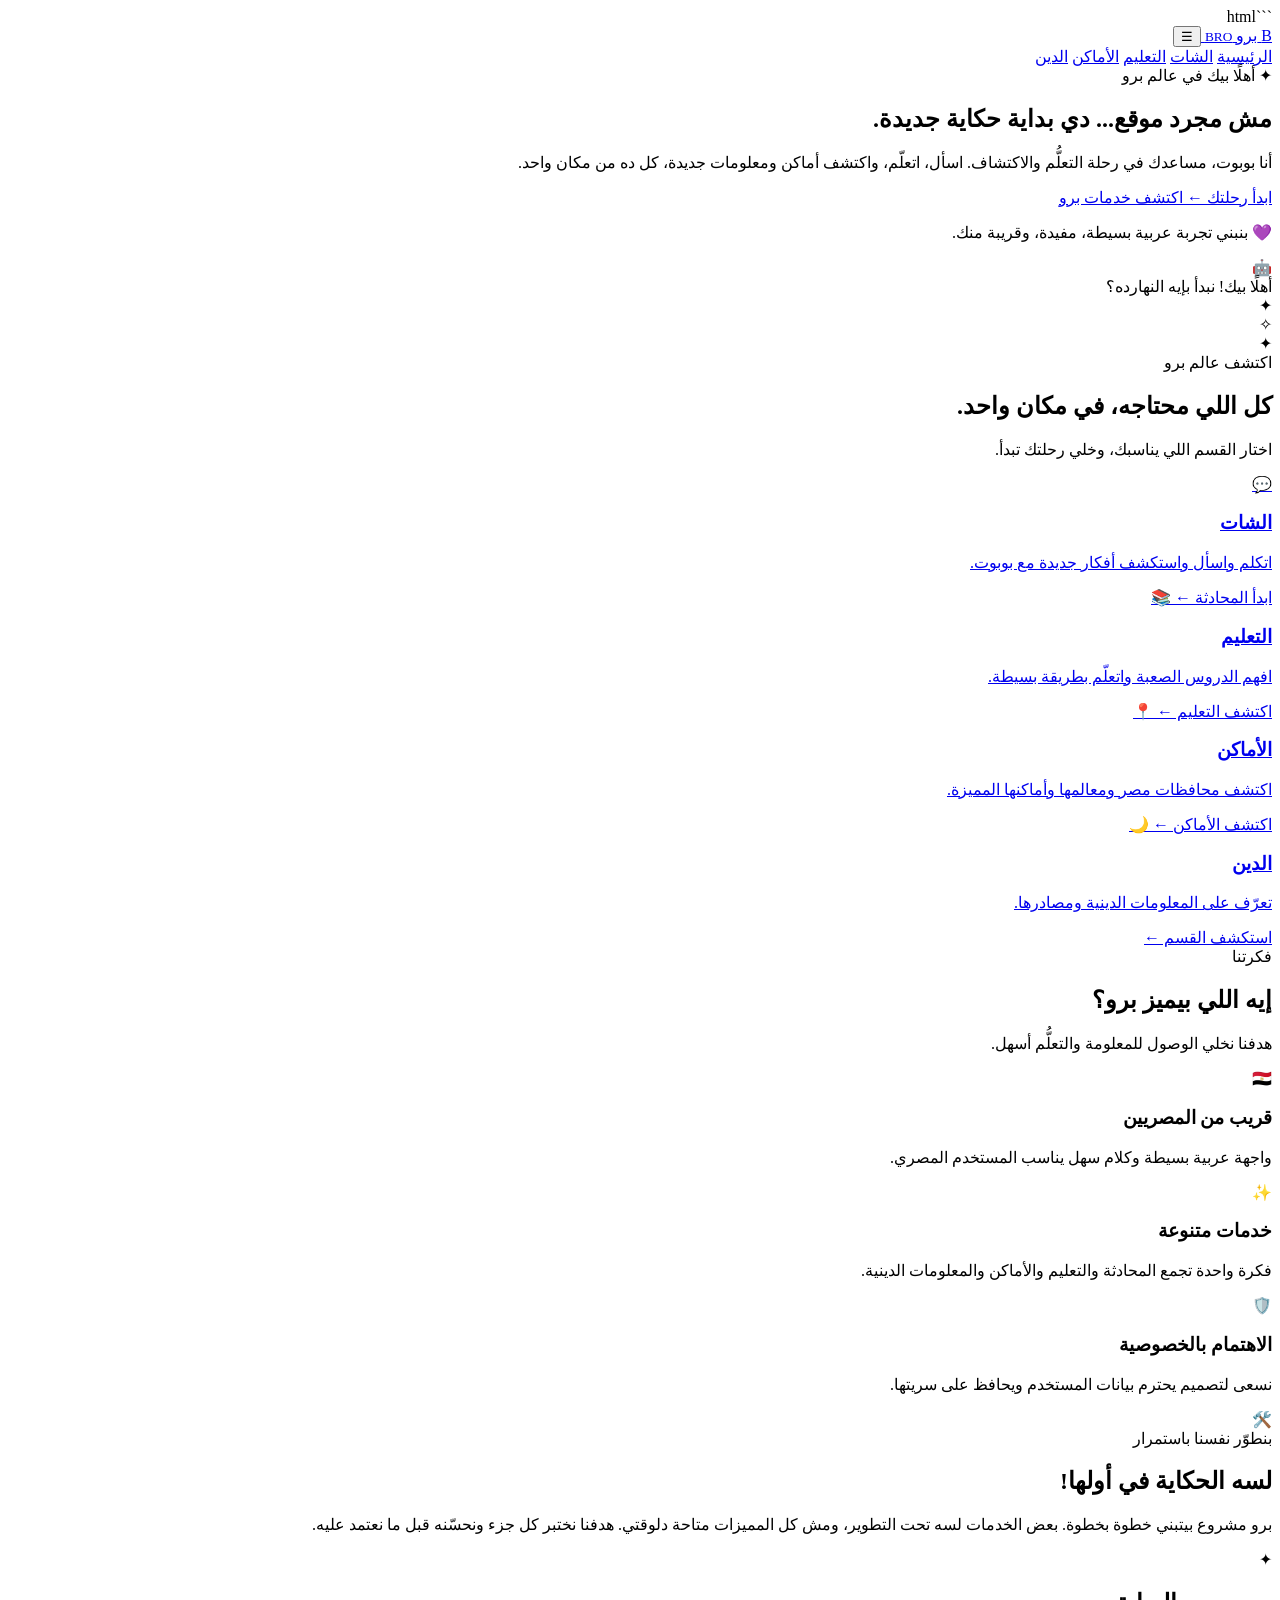
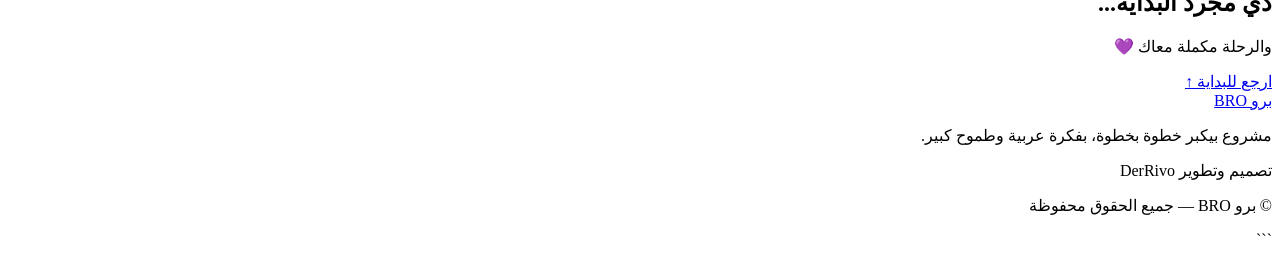
==== commit ccdeaae4: "Create index.html" ====
--- a/index.html
+++ b/index.html
@@ -1,949 +1,211 @@
+```html
 <!DOCTYPE html>
 <html lang="ar" dir="rtl">
-
 <head>
   <meta charset="UTF-8">
   <meta name="viewport" content="width=device-width, initial-scale=1.0">
-
-  <meta name="description" content="BRO مساعدك الذكي للبحث والتعلم والمعرفة.">
-  <meta name="theme-color" content="#101827">
-
-  <title>BRO | مساعدك الذكي</title>
-
-  <!-- ملف التصميم -->
+  <meta name="theme-color" content="#101020">
+
+  <title>برو BRO | مساعدك الذكي</title>
+
+  <meta name="description" content="برو، مساحة عربية تجمع المحادثة والتعليم واكتشاف الأماكن والمعلومات الدينية في تجربة واحدة.">
+
   <link rel="stylesheet" href="css/style.css">
-
-  <style>
-    /* تنسيقات أساسية للصفحة الرئيسية */
-
-    :root {
-      --bro-bg: #101827;
-      --bro-card: #192438;
-      --bro-primary: #6d7cff;
-      --bro-text: #f4f6ff;
-      --bro-muted: #aab4c8;
-      --bro-border: rgba(255, 255, 255, 0.1);
-    }
-
-    body {
-      margin: 0;
-      font-family: Tahoma, Arial, sans-serif;
-      background: var(--bro-bg);
-      color: var(--bro-text);
-      line-height: 1.8;
-    }
-
-    button,
-    input {
-      font: inherit;
-    }
-
-    button,
-    a {
-      -webkit-tap-highlight-color: transparent;
-    }
-
-    a {
-      color: inherit;
-      text-decoration: none;
-    }
-
-    button {
-      cursor: pointer;
-    }
-
-    .bro-container {
-      width: min(1120px, 92%);
-      margin: auto;
-    }
-
-    /* رأس الموقع */
-
-    .site-header {
-      position: sticky;
-      top: 0;
-      z-index: 100;
-      background: rgba(16, 24, 39, 0.96);
-      border-bottom: 1px solid var(--bro-border);
-      backdrop-filter: blur(12px);
-    }
-
-    .header-content {
-      min-height: 76px;
-      display: flex;
-      align-items: center;
-      justify-content: space-between;
-      gap: 20px;
-    }
-
-    .site-logo {
-      display: flex;
-      align-items: center;
-      gap: 10px;
-      font-size: 25px;
-      font-weight: bold;
-      color: white;
-      white-space: nowrap;
-    }
-
-    .logo-mark {
-      width: 42px;
-      height: 42px;
-      display: grid;
-      place-items: center;
-      background: var(--bro-primary);
-      border-radius: 13px;
-      font-size: 23px;
-    }
-
-    .main-nav {
-      display: flex;
-      align-items: center;
-      gap: 20px;
-    }
-
-    .main-nav a {
-      color: var(--bro-muted);
-      transition: color 0.2s;
-    }
-
-    .main-nav a:hover {
-      color: white;
-    }
-
-    .header-actions {
-      display: flex;
-      align-items: center;
-      gap: 10px;
-    }
-
-    .button {
-      display: inline-flex;
-      justify-content: center;
-      align-items: center;
-      gap: 8px;
-      padding: 11px 18px;
-      border: 1px solid transparent;
-      border-radius: 11px;
-      font-weight: bold;
-      transition: 0.2s;
-    }
-
-    .button-primary {
-      color: white;
-      background: var(--bro-primary);
-    }
-
-    .button-primary:hover {
-      background: #5869ed;
-      transform: translateY(-1px);
-    }
-
-    .button-secondary {
-      color: white;
-      background: transparent;
-      border-color: var(--bro-border);
-    }
-
-    .button-secondary:hover {
-      background: rgba(255, 255, 255, 0.06);
-    }
-
-    .menu-toggle {
-      display: none;
-      padding: 8px 12px;
-      background: transparent;
-      color: white;
-      border: 1px solid var(--bro-border);
-      border-radius: 9px;
-      font-size: 22px;
-    }
-
-    /* الواجهة الرئيسية */
-
-    .hero {
-      padding: 90px 0 75px;
-      text-align: center;
-      background:
-        radial-gradient(
-          ellipse at 50% 0%,
-          rgba(109, 124, 255, 0.17),
-          transparent 65%
-        );
-    }
-
-    .hero-label {
-      display: inline-block;
-      padding: 6px 15px;
-      border: 1px solid rgba(109, 124, 255, 0.4);
-      background: rgba(109, 124, 255, 0.1);
-      border-radius: 30px;
-      color: #c2c9ff;
-      font-size: 14px;
-    }
-
-    .hero h1 {
-      max-width: 850px;
-      margin: 22px auto 15px;
-      font-size: clamp(34px, 6vw, 58px);
-      line-height: 1.35;
-    }
-
-    .hero h1 span {
-      color: #8792ff;
-    }
-
-    .hero-description {
-      max-width: 680px;
-      margin: 0 auto;
-      color: var(--bro-muted);
-      font-size: 17px;
-    }
-
-    .hero-actions {
-      margin-top: 28px;
-      display: flex;
-      justify-content: center;
-      flex-wrap: wrap;
-      gap: 12px;
-    }
-
-    .hero-note {
-      margin-top: 22px;
-      color: var(--bro-muted);
-      font-size: 13px;
-    }
-
-    /* أقسام الموقع */
-
-    .features {
-      padding: 60px 0 80px;
-    }
-
-    .section-heading {
-      margin-bottom: 30px;
-      text-align: center;
-    }
-
-    .section-heading h2 {
-      margin-bottom: 8px;
-      font-size: 30px;
-    }
-
-    .section-heading p {
-      margin: 0;
-      color: var(--bro-muted);
-    }
-
-    .features-grid {
-      display: grid;
-      grid-template-columns: repeat(2, minmax(0, 1fr));
-      gap: 18px;
-    }
-
-    .feature-card {
-      display: block;
-      padding: 25px;
-      background: var(--bro-card);
-      border: 1px solid var(--bro-border);
-      border-radius: 18px;
-      transition: transform 0.2s, border-color 0.2s;
-    }
-
-    .feature-card:hover {
-      transform: translateY(-4px);
-      border-color: rgba(109, 124, 255, 0.65);
-    }
-
-    .feature-icon {
-      width: 53px;
-      height: 53px;
-      display: grid;
-      place-items: center;
-      margin-bottom: 15px;
-      background: rgba(109, 124, 255, 0.13);
-      border-radius: 15px;
-      font-size: 27px;
-    }
-
-    .feature-card h3 {
-      margin: 0 0 8px;
-      font-size: 20px;
-    }
-
-    .feature-card p {
-      margin: 0;
-      color: var(--bro-muted);
-      font-size: 15px;
-    }
-
-    .feature-link {
-      display: inline-block;
-      margin-top: 15px;
-      color: #aeb7ff;
-      font-size: 14px;
-    }
-
-    /* منطقة المساعد */
-
-    .assistant-section {
-      padding: 25px 0 80px;
-    }
-
-    .assistant-panel {
-      padding: 35px;
-      display: flex;
-      justify-content: space-between;
-      align-items: center;
-      gap: 25px;
-      background: linear-gradient(
-        120deg,
-        #202e49,
-        #192438
-      );
-      border: 1px solid var(--bro-border);
-      border-radius: 22px;
-    }
-
-    .assistant-panel h2 {
-      margin-top: 0;
-    }
-
-    .assistant-panel p {
-      color: var(--bro-muted);
-    }
-
-    .assistant-symbol {
-      width: 100px;
-      height: 100px;
-      flex-shrink: 0;
-      display: grid;
-      place-items: center;
-      background: rgba(109, 124, 255, 0.15);
-      border: 1px solid rgba(109, 124, 255, 0.3);
-      border-radius: 28px;
-      font-size: 53px;
-    }
-
-    /* تذييل الموقع */
-
-    .site-footer {
-      padding: 28px 0;
-      border-top: 1px solid var(--bro-border);
-      color: var(--bro-muted);
-      text-align: center;
-      font-size: 14px;
-    }
-
-    /* نافذة الحساب */
-
-    .auth-dialog {
-      width: min(420px, calc(100% - 36px));
-      max-width: 420px;
-      max-height: 85vh;
-      overflow-y: auto;
-      padding: 28px;
-      color: var(--bro-text);
-      background: #192438;
-      border: 1px solid var(--bro-border);
-      border-radius: 20px;
-      box-sizing: border-box;
-    }
-
-    .auth-dialog::backdrop {
-      background: rgba(0, 0, 0, 0.72);
-      backdrop-filter: blur(4px);
-    }
-
-    .dialog-close-form {
-      display: flex;
-      justify-content: flex-start;
-      margin-bottom: 5px;
-    }
-
-    .icon-button {
-      width: 36px;
-      height: 36px;
-      color: white;
-      background: transparent;
-      border: 1px solid var(--bro-border);
-      border-radius: 10px;
-      font-size: 23px;
-    }
-
-    .dialog-bot {
-      text-align: center;
-      font-size: 42px;
-    }
-
-    .auth-dialog h2 {
-      margin: 8px 0;
-      text-align: center;
-    }
-
-    .auth-description {
-      margin: 0 0 22px;
-      color: var(--bro-muted);
-      text-align: center;
-      font-size: 14px;
-    }
-
-    .auth-dialog label {
-      display: block;
-      margin: 14px 0 6px;
-      font-size: 14px;
-    }
-
-    .auth-dialog input {
-      width: 100%;
-      box-sizing: border-box;
-      padding: 12px;
-      color: white;
-      background: #101827;
-      border: 1px solid #35425b;
-      border-radius: 10px;
-      outline: none;
-    }
-
-    .auth-dialog input:focus {
-      border-color: var(--bro-primary);
-    }
-
-    .auth-dialog input::placeholder {
-      color: #8290a8;
-    }
-
-    .full-width {
-      width: 100%;
-      margin-top: 22px;
-    }
-
-    .auth-switch {
-      margin: 20px 0 8px;
-      text-align: center;
-      color: var(--bro-muted);
-      font-size: 14px;
-    }
-
-    .auth-switch button {
-      padding: 0;
-      color: #aeb7ff;
-      background: none;
-      border: none;
-      font-weight: bold;
-    }
-
-    .auth-message {
-      display: block;
-      margin-top: 12px;
-      color: #ffd28a;
-      text-align: center;
-      font-size: 13px;
-    }
-
-    [hidden] {
-      display: none !important;
-    }
-
-    /* الشاشات الصغيرة */
-
-    @media (max-width: 850px) {
-      .header-content {
-        flex-wrap: wrap;
-        padding: 12px 0;
-      }
-
-      .menu-toggle {
-        display: block;
-      }
-
-      .main-nav {
-        display: none;
-        order: 3;
-        width: 100%;
-        flex-direction: column;
-        align-items: stretch;
-        gap: 0;
-      }
-
-      .main-nav.open {
-        display: flex;
-      }
-
-      .main-nav a {
-        padding: 10px;
-        border-top: 1px solid var(--bro-border);
-      }
-
-      .header-actions {
-        margin-right: auto;
-      }
-
-      .features-grid {
-        grid-template-columns: 1fr;
-      }
-
-      .hero {
-        padding: 65px 0 50px;
-      }
-    }
-
-    @media (max-width: 480px) {
-      .site-logo {
-        font-size: 21px;
-      }
-
-      .logo-mark {
-        width: 36px;
-        height: 36px;
-      }
-
-      .header-actions .button {
-        padding: 9px 11px;
-        font-size: 13px;
-      }
-
-      .hero-description {
-        font-size: 15px;
-      }
-
-      .feature-card {
-        padding: 20px;
-      }
-
-      .assistant-panel {
-        padding: 22px;
-        flex-direction: column;
-        align-items: flex-start;
-      }
-
-      .assistant-symbol {
-        width: 70px;
-        height: 70px;
-        font-size: 38px;
-      }
-
-      .auth-dialog {
-        padding: 22px;
-      }
-    }
-  </style>
+  <link rel="icon" href="assets/favicon.png" type="image/png">
 </head>
 
 <body>
 
-  <!-- رأس الموقع -->
-  <header class="site-header">
-    <div class="bro-container header-content">
-
-      <a href="index.html" class="site-logo" aria-label="الصفحة الرئيسية">
-        <span class="logo-mark">B</span>
-        <span>BRO</span>
-      </a>
-
-      <button
-        class="menu-toggle"
-        id="menuToggle"
-        type="button"
-        aria-label="فتح القائمة"
-        aria-expanded="false"
-      >
-        ☰
-      </button>
-
-      <nav class="main-nav" id="mainNav">
-        <a href="index.html">الرئيسية</a>
-        <a href="education.html">التعليم</a>
-        <a href="religion.html">الدين والمعرفة</a>
-        <a href="places.html">الأماكن والخدمات</a>
-        <a href="chat.html">المساعد الذكي</a>
-      </nav>
-
-      <div class="header-actions">
-        <button
-          type="button"
-          class="button button-secondary"
-          id="loginButton"
-        >
-          تسجيل الدخول
-        </button>
-
-        <button
-          type="button"
-          class="button button-primary"
-          id="registerButton"
-        >
-          إنشاء حساب
-        </button>
-      </div>
-
-    </div>
+  <header class="topbar">
+    <a class="brand" href="index.html" aria-label="برو - الرئيسية">
+      <span class="brand-icon">B</span>
+      <span>برو <small>BRO</small></span>
+    </a>
+
+    <button class="menu-toggle" id="menuToggle"
+      aria-label="فتح القائمة" aria-expanded="false">
+      ☰
+    </button>
+
+    <nav class="navigation" id="navigation">
+      <a class="active" href="index.html">الرئيسية</a>
+      <a href="chat.html">الشات</a>
+      <a href="education.html">التعليم</a>
+      <a href="places.html">الأماكن</a>
+      <a href="religion.html">الدين</a>
+    </nav>
   </header>
 
   <main>
 
-    <!-- الواجهة الرئيسية -->
-    <section class="hero">
-      <div class="bro-container">
-
-        <span class="hero-label">
-          المعرفة والبحث في مكان واحد
+    <section class="hero" id="home">
+
+      <div class="hero-content">
+        <span class="welcome-badge">
+          ✦ أهلًا بيك في عالم برو
         </span>
 
         <h1>
-          أهلاً بك في <span>BRO</span><br>
-          اكتشف وتعلّم وابحث بسهولة
+          مش مجرد موقع...
+          <span>دي بداية حكاية جديدة.</span>
         </h1>
 
         <p class="hero-description">
-          مكان يساعدك على الوصول إلى المعرفة، واستكشاف الموضوعات
-          المختلفة، والتعلّم، والبحث عن المعلومات التي تحتاج إليها.
+          أنا بوبوت، مساعدك في رحلة التعلُّم والاكتشاف.
+          اسأل، اتعلّم، واكتشف أماكن ومعلومات جديدة،
+          كل ده من مكان واحد.
         </p>
 
-        <div class="hero-actions">
-          <a href="chat.html" class="button button-primary">
-            ابدأ المحادثة
+        <div class="hero-buttons">
+          <a class="button button-primary" href="chat.html">
+            ابدأ رحلتك <span>←</span>
           </a>
 
-          <a href="#sections" class="button button-secondary">
-            استكشف الأقسام
+          <a class="button button-secondary" href="#services">
+            اكتشف خدمات برو
           </a>
         </div>
 
         <p class="hero-note">
-          استخدم الموقع لاكتشاف معلومات جديدة وتوسيع معرفتك.
+          💜 بنبني تجربة عربية بسيطة، مفيدة، وقريبة منك.
         </p>
-
-      </div>
-    </section>
-
-    <!-- أقسام الموقع -->
-    <section class="features" id="sections">
-      <div class="bro-container">
-
-        <div class="section-heading">
-          <h2>استكشف أقسام BRO</h2>
+      </div>
+
+      <div class="robot-area" aria-label="شخصية بوبوت">
+        <div class="robot-glow"></div>
+
+        <div class="robot-placeholder" aria-hidden="true">
+          <span>🤖</span>
+        </div>
+
+        <div class="speech-bubble">
+          <span class="speech-dot"></span>
+          أهلًا بيك! نبدأ بإيه النهارده؟
+        </div>
+
+        <div class="floating-symbol symbol-one">✦</div>
+        <div class="floating-symbol symbol-two">✧</div>
+        <div class="floating-symbol symbol-three">✦</div>
+      </div>
+
+    </section>
+
+    <section class="services section" id="services">
+
+      <div class="section-heading">
+        <span class="section-label">اكتشف عالم برو</span>
+        <h2>كل اللي محتاجه، <span>في مكان واحد.</span></h2>
+        <p>اختار القسم اللي يناسبك، وخلي رحلتك تبدأ.</p>
+      </div>
+
+      <div class="service-grid">
+
+        <a class="service-card chat-card" href="chat.html">
+          <span class="service-icon">💬</span>
+          <h3>الشات</h3>
+          <p>اتكلم واسأل واستكشف أفكار جديدة مع بوبوت.</p>
+          <span class="card-link">ابدأ المحادثة ←</span>
+        </a>
+
+        <a class="service-card education-card" href="education.html">
+          <span class="service-icon">📚</span>
+          <h3>التعليم</h3>
+          <p>افهم الدروس الصعبة واتعلّم بطريقة بسيطة.</p>
+          <span class="card-link">اكتشف التعليم ←</span>
+        </a>
+
+        <a class="service-card places-card" href="places.html">
+          <span class="service-icon">📍</span>
+          <h3>الأماكن</h3>
+          <p>اكتشف محافظات مصر ومعالمها وأماكنها المميزة.</p>
+          <span class="card-link">اكتشف الأماكن ←</span>
+        </a>
+
+        <a class="service-card religion-card" href="religion.html">
+          <span class="service-icon">🌙</span>
+          <h3>الدين</h3>
+          <p>تعرّف على المعلومات الدينية ومصادرها.</p>
+          <span class="card-link">استكشف القسم ←</span>
+        </a>
+
+      </div>
+    </section>
+
+    <section class="about section" id="about">
+
+      <div class="section-heading">
+        <span class="section-label">فكرتنا</span>
+        <h2>إيه اللي بيميز <span>برو؟</span></h2>
+        <p>هدفنا نخلي الوصول للمعلومة والتعلُّم أسهل.</p>
+      </div>
+
+      <div class="features-grid">
+
+        <article class="feature-card">
+          <span class="feature-icon">🇪🇬</span>
+          <h3>قريب من المصريين</h3>
+          <p>واجهة عربية بسيطة وكلام سهل يناسب المستخدم المصري.</p>
+        </article>
+
+        <article class="feature-card">
+          <span class="feature-icon">✨</span>
+          <h3>خدمات متنوعة</h3>
+          <p>فكرة واحدة تجمع المحادثة والتعليم والأماكن والمعلومات الدينية.</p>
+        </article>
+
+        <article class="feature-card">
+          <span class="feature-icon">🛡️</span>
+          <h3>الاهتمام بالخصوصية</h3>
+          <p>نسعى لتصميم يحترم بيانات المستخدم ويحافظ على سريتها.</p>
+        </article>
+
+      </div>
+
+    </section>
+
+    <section class="development section" id="development">
+      <div class="development-box">
+        <span class="development-icon">🛠️</span>
+
+        <div>
+          <span class="section-label">بنطوّر نفسنا باستمرار</span>
+          <h2>لسه الحكاية في أولها!</h2>
+
           <p>
-            اختر القسم المناسب لما تريد معرفته أو تعلّمه.
+            برو مشروع بيتبني خطوة بخطوة. بعض الخدمات لسه تحت التطوير،
+            ومش كل المميزات متاحة دلوقتي. هدفنا نختبر كل جزء
+            ونحسّنه قبل ما نعتمد عليه.
           </p>
         </div>
-
-        <div class="features-grid">
-
-          <!-- المساعد الذكي -->
-          <a href="chat.html" class="feature-card">
-            <div class="feature-icon">💬</div>
-
-            <h3>المساعد الذكي</h3>
-
-            <p>
-              اطرح أسئلتك واستكشف الأفكار والموضوعات المختلفة
-              من خلال واجهة محادثة عربية.
-            </p>
-
-            <span class="feature-link">
-              انتقل إلى المساعد ←
-            </span>
-          </a>
-
-          <!-- التعليم -->
-          <a href="education.html" class="feature-card">
-            <div class="feature-icon">📚</div>
-
-            <h3>التعليم والتعلّم</h3>
-
-            <p>
-              اكتشف موضوعات تعليمية، وابحث عن الدروس
-              والمصادر التي تساعدك على التعلّم.
-            </p>
-
-            <span class="feature-link">
-              استكشف التعليم ←
-            </span>
-          </a>
-
-          <!-- الدين والمعرفة -->
-          <a href="religion.html" class="feature-card">
-            <div class="feature-icon">📖</div>
-
-            <h3>الدين والمعرفة</h3>
-
-            <p>
-              تعرّف على المعلومات الدينية والمعارف المرتبطة
-              بالأديان المختلفة باحترام وموضوعية.
-            </p>
-
-            <span class="feature-link">
-              اكتشف القسم ←
-            </span>
-          </a>
-
-          <!-- الأماكن والخدمات -->
-          <a href="places.html" class="feature-card">
-            <div class="feature-icon">🌍</div>
-
-            <h3>الأماكن والخدمات</h3>
-
-            <p>
-              ابحث عن الأماكن والمواقع والخدمات،
-              واكتشف المعلومات المتاحة عنها.
-            </p>
-
-            <span class="feature-link">
-              استكشف الأماكن ←
-            </span>
-          </a>
-
-        </div>
-      </div>
-    </section>
-
-    <!-- التعريف بالمساعد -->
-    <section class="assistant-section">
-      <div class="bro-container">
-
-        <div class="assistant-panel">
-
-          <div>
-            <h2>قابل بوبوت 🤖</h2>
-
-            <p>
-              مساعد BRO الذي يمكنك من خلاله استكشاف المعرفة
-              وطرح الأسئلة من خلال واجهة سهلة الاستخدام.
-            </p>
-
-            <a href="chat.html" class="button button-primary">
-              تحدث مع بوبوت
-            </a>
-          </div>
-
-          <div class="assistant-symbol" aria-hidden="true">
-            🤖
-          </div>
-
-        </div>
+      </div>
+    </section>
+
+    <section class="closing section">
+      <div class="closing-content">
+        <span class="closing-star">✦</span>
+        <h2>دي مجرد البداية...</h2>
+        <p>والرحلة مكملة معاك 💜</p>
+        <a class="button button-primary" href="#home">
+          ارجع للبداية ↑
+        </a>
       </div>
     </section>
 
   </main>
 
-  <!-- تذييل الموقع -->
-  <footer class="site-footer">
-    <div class="bro-container">
-      <p> BRO — المعرفة أقرب إليك.</p>
-    </div>
+  <footer class="footer">
+    <a class="footer-brand" href="index.html">برو BRO</a>
+    <p>مشروع بيكبر خطوة بخطوة، بفكرة عربية وطموح كبير.</p>
+    <p class="developer-credit">
+      تصميم وتطوير <span>DerRivo</span>
+    </p>
+    <p class="copyright">
+      © <span id="year"></span> برو BRO — جميع الحقوق محفوظة
+    </p>
   </footer>
 
-  <!-- نافذة تسجيل الدخول وإنشاء الحساب -->
-  <dialog class="auth-dialog" id="authDialog">
-
-    <form method="dialog" class="dialog-close-form">
-      <button
-        class="icon-button"
-        type="submit"
-        aria-label="إغلاق النافذة"
-      >
-        ×
-      </button>
-    </form>
-
-    <div class="dialog-bot" aria-hidden="true">🤖</div>
-
-    <h2 id="authTitle">تسجيل الدخول</h2>
-
-    <p class="auth-description" id="authDescription">
-      أهلاً بعودتك! سجل دخولك للمتابعة.
-    </p>
-
-    <form id="authForm">
-
-      <!-- يظهر فقط عند إنشاء حساب -->
-      <div id="nameField" hidden>
-        <label for="userName">الاسم</label>
-
-        <input
-          id="userName"
-          name="userName"
-          type="text"
-          autocomplete="name"
-          placeholder="اكتب اسمك"
-          minlength="2"
-        >
-      </div>
-
-      <!-- يظهر في الحالتين -->
-      <label for="userEmail">البريد الإلكتروني</label>
-
-      <input
-        id="userEmail"
-        name="userEmail"
-        type="email"
-        autocomplete="email"
-        placeholder="name@example.com"
-        required
-      >
-
-      <label for="userPassword">كلمة المرور</label>
-
-      <input
-        id="userPassword"
-        name="userPassword"
-        type="password"
-        autocomplete="current-password"
-        placeholder="اكتب كلمة المرور"
-        minlength="8"
-        required
-      >
-
-      <button
-        class="button button-primary full-width"
-        type="submit"
-        id="authSubmit"
-      >
-        تسجيل الدخول
-      </button>
-
-    </form>
-
-    <p class="auth-switch">
-      <span id="authSwitchText">ليس لديك حساب؟</span>
-
-      <button type="button" id="authSwitch">
-        إنشاء حساب
-      </button>
-    </p>
-
-    <small
-      class="auth-message"
-      id="authMessage"
-      role="status"
-      aria-live="polite"
-    ></small>
-
-  </dialog>
-
-  <!-- ملف JavaScript الأساسي -->
-  <script src="js/script.js"></script>
-
-  <!-- وظائف القائمة ونافذة الحساب -->
-  <script>
-    (function () {
-      const dialog = document.getElementById("authDialog");
-      const authForm = document.getElementById("authForm");
-
-      const title = document.getElementById("authTitle");
-      const description = document.getElementById("authDescription");
-      const submitButton = document.getElementById("authSubmit");
-
-      const nameField = document.getElementById("nameField");
-      const userName = document.getElementById("userName");
-      const userPassword = document.getElementById("userPassword");
-
-      const switchButton = document.getElementById("authSwitch");
-      const switchText = document.getElementById("authSwitchText");
-      const message = document.getElementById("authMessage");
-
-      let mode = "login";
-
-      // تغيير وضع النافذة
-      function setMode(newMode) {
-        mode = newMode;
-
-        const registering = mode === "register";
-
-        title.textContent = registering
-          ? "إنشاء حساب جديد"
-          : "تسجيل الدخول";
-
-        description.textContent = registering
-          ? "أنشئ حسابك للبدء مع BRO."
-          : "أهلاً بعودتك! سجل دخولك للمتابعة.";
-
-        submitButton.textContent = registering
-          ? "إنشاء الحساب"
-          : "تسجيل الدخول";
-
-        nameField.hidden = !registering;
-        userName.required = registering;
-
-        userPassword.autocomplete = registering
-          ? "new-password"
-          : "current-password";
-
-        switchText.textContent = registering
-          ? "لديك حساب بالفعل؟"
-          : "ليس لديك حساب؟";
-
-        switchButton.textContent = registering
-          ? "تسجيل الدخول"
-          : "إنشاء حساب";
-
-        message.textContent = "";
-      }
-
-      // فتح نافذة الحساب
-      function openAuth(newMode) {
-        setMode(newMode);
-
-        if (!dialog.open) {
-          dialog.showModal();
-        }
-      }
-
-      document
-        .getElementById("loginButton")
-        .addEventListener("click", function () {
-          openAuth("login");
-        });
-
-      document
-        .getElementById("registerButton")
-        .addEventListener("click", function () {
-          openAuth("register");
-        });
-
-      // التبديل بين تسجيل الدخول وإنشاء الحساب
-      switchButton.addEventListener("click", function () {
-        setMode(mode === "login" ? "register" : "login");
-      });
-
-      // القائمة على الهاتف والتابلت
-      const menuButton = document.getElementById("menuToggle");
-      const navigation = document.getElementById("mainNav");
-
-      menuButton.addEventListener("click", function () {
-        const isOpen = navigation.classList.toggle("open");
-
-        menuButton.setAttribute("aria-expanded", String(isOpen));
-        menuButton.setAttribute(
-          "aria-label",
-          isOpen ? "إغلاق القائمة" : "فتح القائمة"
-        );
-      });
-
-      navigation.querySelectorAll("a").forEach(function (link) {
-        link.addEventListener("click", function () {
-          navigation.classList.remove("open");
-          menuButton.setAttribute("aria-expanded", "false");
-        });
-      });
-
-      // النموذج لا ينشئ حسابًا حقيقيًا قبل ربط خدمة الحسابات
-      authForm.addEventListener("submit", function (event) {
-        event.preventDefault();
-
-        if (!authForm.reportValidity()) {
-          return;
-        }
-
-        message.textContent =
-          "لم يتم ربط الحسابات بعد. يلزم توصيل خدمة تسجيل آمنة لإكمال العملية.";
-      });
-
-      // الوضع الافتراضي عند فتح النافذة
-      setMode("login");
-    })();
-  </script>
+  <script src="js/main.js"></script>
 
 </body>
-  </html>
+</html>
+```
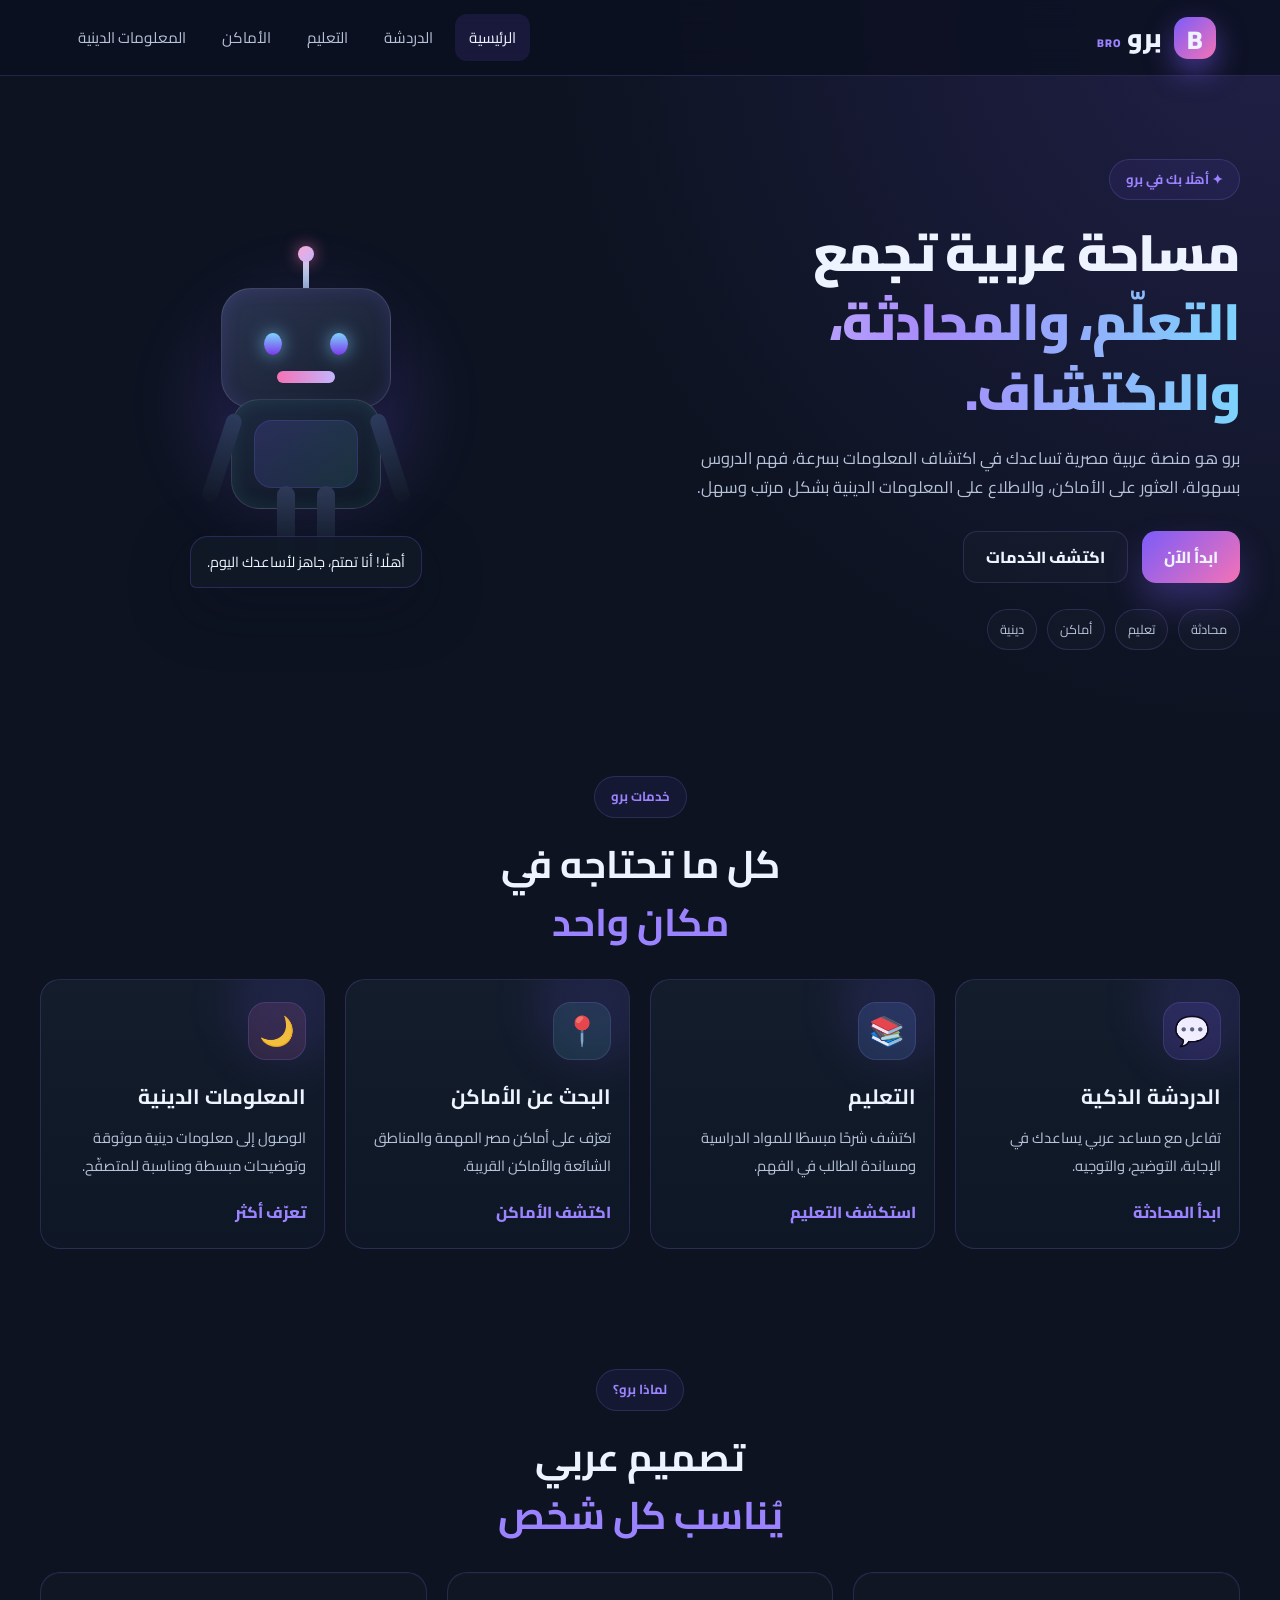
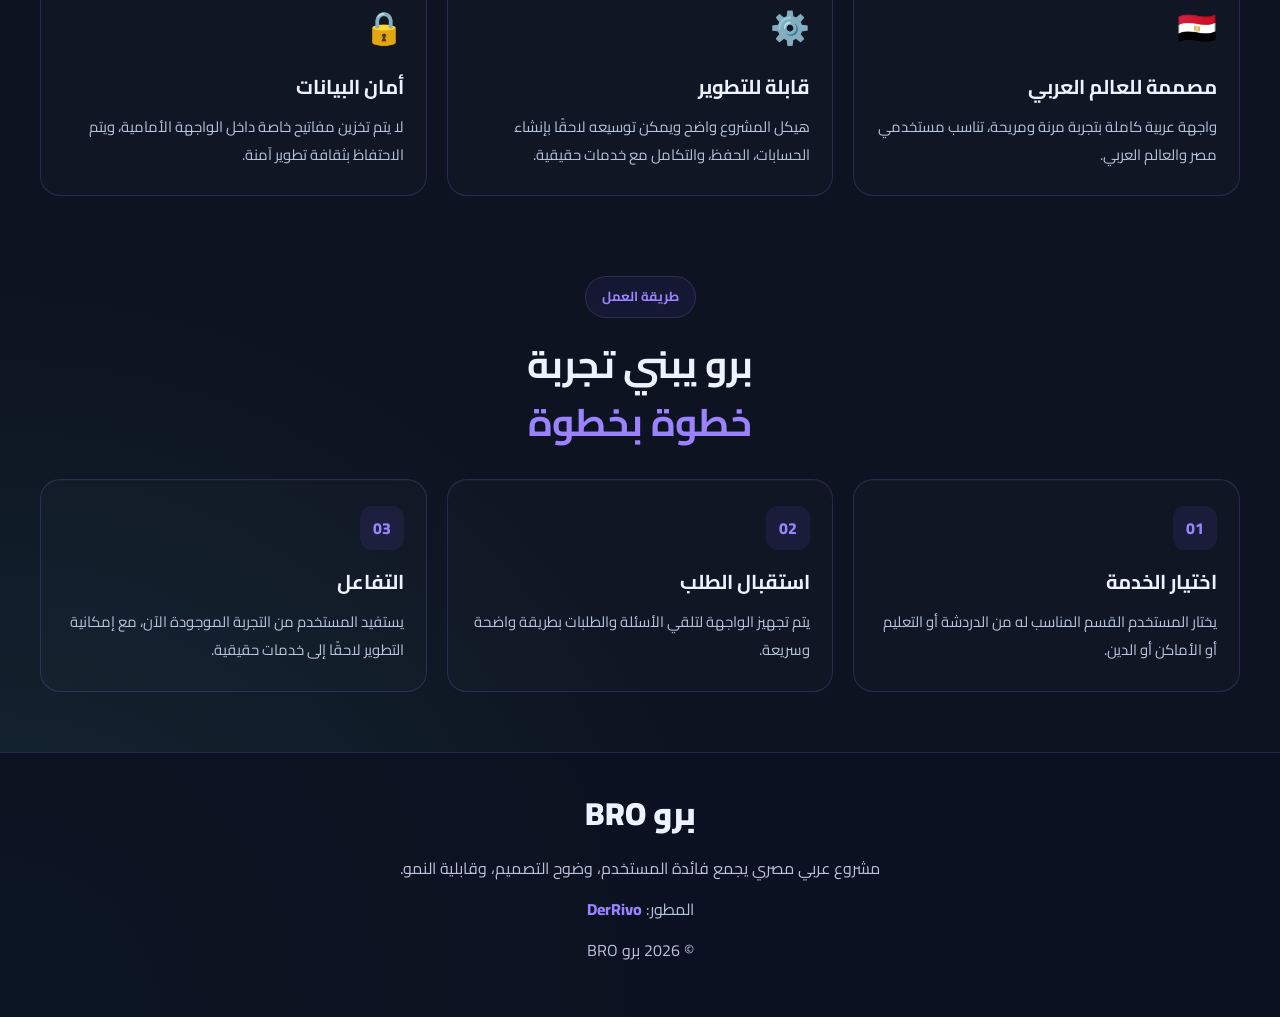
==== commit 5423c730: "إعداد واجهة برو الرئيسية والصفحات المساندة مع التصميم العربي المتجاوب والروبوت تمتم." ====
--- a/index.html
+++ b/index.html
@@ -1,211 +1,182 @@
-```html
 <!DOCTYPE html>
 <html lang="ar" dir="rtl">
-<head>
-  <meta charset="UTF-8">
-  <meta name="viewport" content="width=device-width, initial-scale=1.0">
-  <meta name="theme-color" content="#101020">
+  <head>
+    <meta charset="UTF-8" />
+    <meta name="viewport" content="width=device-width, initial-scale=1.0" />
+    <meta name="description" content="برو BRO - منصة عربية تقدم الدردشة، التعليم، اكتشاف الأماكن، والمعلومات الدينية في تجربة حديثة ومريحة." />
+    <meta name="theme-color" content="#101826" />
+    <title>برو BRO | مساعدك الذكي</title>
+    <link rel="icon" type="image/svg+xml" href="assets/favicon.svg" />
+    <link rel="preconnect" href="https://fonts.googleapis.com" />
+    <link rel="preconnect" href="https://fonts.gstatic.com" crossorigin />
+    <link href="https://fonts.googleapis.com/css2?family=Cairo:wght@400;500;600;700;800;900&display=swap" rel="stylesheet" />
+    <link rel="stylesheet" href="css/style.css" />
+  </head>
+  <body>
+    <header class="topbar">
+      <a class="brand" href="index.html" aria-label="برو الرئيسية">
+        <span class="brand-mark">B</span>
+        <span class="brand-text">برو <small>BRO</small></span>
+      </a>
 
-  <title>برو BRO | مساعدك الذكي</title>
+      <button class="menu-toggle" id="menuToggle" aria-label="فتح القائمة" aria-expanded="false">
+        ☰
+      </button>
 
-  <meta name="description" content="برو، مساحة عربية تجمع المحادثة والتعليم واكتشاف الأماكن والمعلومات الدينية في تجربة واحدة.">
+      <nav class="navigation" id="navigation" aria-label="القائمة الرئيسية">
+        <a class="active" href="index.html">الرئيسية</a>
+        <a href="chat.html">الدردشة</a>
+        <a href="education.html">التعليم</a>
+        <a href="places.html">الأماكن</a>
+        <a href="religion.html">المعلومات الدينية</a>
+      </nav>
+    </header>
 
-  <link rel="stylesheet" href="css/style.css">
-  <link rel="icon" href="assets/favicon.png" type="image/png">
-</head>
+    <main>
+      <section class="hero">
+        <div class="hero-copy">
+          <span class="eyebrow">✦ أهلًا بك في برو</span>
+          <h1>
+            مساحة عربية تجمع
+            <span>التعلّم، والمحادثة، والاكتشاف.</span>
+          </h1>
+          <p class="hero-description">
+            برو هو منصة عربية مصرية تساعدك في اكتشاف المعلومات بسرعة، فهم الدروس بسهولة، العثور على الأماكن، والاطلاع على المعلومات الدينية بشكل مرتب وسهل.
+          </p>
 
-<body>
+          <div class="hero-actions">
+            <a class="button button-primary" href="chat.html">ابدأ الآن</a>
+            <a class="button button-secondary" href="#services">اكتشف الخدمات</a>
+          </div>
 
-  <header class="topbar">
-    <a class="brand" href="index.html" aria-label="برو - الرئيسية">
-      <span class="brand-icon">B</span>
-      <span>برو <small>BRO</small></span>
-    </a>
+          <div class="trust-bar">
+            <span>محادثة</span>
+            <span>تعليم</span>
+            <span>أماكن</span>
+            <span>دينية</span>
+          </div>
+        </div>
 
-    <button class="menu-toggle" id="menuToggle"
-      aria-label="فتح القائمة" aria-expanded="false">
-      ☰
-    </button>
+        <div class="robot-showcase" aria-label="تمتم الروبوت">
+          <div class="robot-glow"></div>
+          <div class="assistant-robot" id="robotAssistant" tabindex="0" role="button" aria-label="تفاعل مع تمتم">
+            <div class="robot-antenna"></div>
+            <div class="robot-head">
+              <div class="robot-eye left"></div>
+              <div class="robot-eye right"></div>
+              <div class="robot-mouth"></div>
+            </div>
+            <div class="robot-body">
+              <div class="robot-panel"></div>
+            </div>
+            <div class="robot-arm left"></div>
+            <div class="robot-arm right"></div>
+            <div class="robot-leg left"></div>
+            <div class="robot-leg right"></div>
+          </div>
+          <div class="robot-bubble" id="robotBubble">أهلًا! أنا تمتم، جاهز لأساعدك اليوم.</div>
+        </div>
+      </section>
 
-    <nav class="navigation" id="navigation">
-      <a class="active" href="index.html">الرئيسية</a>
-      <a href="chat.html">الشات</a>
-      <a href="education.html">التعليم</a>
-      <a href="places.html">الأماكن</a>
-      <a href="religion.html">الدين</a>
-    </nav>
-  </header>
+      <section class="section" id="services">
+        <div class="section-heading">
+          <span class="section-label">خدمات برو</span>
+          <h2>كل ما تحتاجه في <span>مكان واحد</span></h2>
+        </div>
 
-  <main>
-
-    <section class="hero" id="home">
-
-      <div class="hero-content">
-        <span class="welcome-badge">
-          ✦ أهلًا بيك في عالم برو
-        </span>
-
-        <h1>
-          مش مجرد موقع...
-          <span>دي بداية حكاية جديدة.</span>
-        </h1>
-
-        <p class="hero-description">
-          أنا بوبوت، مساعدك في رحلة التعلُّم والاكتشاف.
-          اسأل، اتعلّم، واكتشف أماكن ومعلومات جديدة،
-          كل ده من مكان واحد.
-        </p>
-
-        <div class="hero-buttons">
-          <a class="button button-primary" href="chat.html">
-            ابدأ رحلتك <span>←</span>
+        <div class="service-grid">
+          <a class="service-card primary" href="chat.html">
+            <span class="service-icon">💬</span>
+            <h3>الدردشة الذكية</h3>
+            <p>تفاعل مع مساعد عربي يساعدك في الإجابة، التوضيح، والتوجيه.</p>
+            <span class="card-link">ابدأ المحادثة</span>
           </a>
 
-          <a class="button button-secondary" href="#services">
-            اكتشف خدمات برو
+          <a class="service-card blue" href="education.html">
+            <span class="service-icon">📚</span>
+            <h3>التعليم</h3>
+            <p>اكتشف شرحًا مبسطًا للمواد الدراسية ومساندة الطالب في الفهم.</p>
+            <span class="card-link">استكشف التعليم</span>
+          </a>
+
+          <a class="service-card green" href="places.html">
+            <span class="service-icon">📍</span>
+            <h3>البحث عن الأماكن</h3>
+            <p>تعرّف على أماكن مصر المهمة والمناطق الشائعة والأماكن القريبة.</p>
+            <span class="card-link">اكتشف الأماكن</span>
+          </a>
+
+          <a class="service-card rose" href="religion.html">
+            <span class="service-icon">🌙</span>
+            <h3>المعلومات الدينية</h3>
+            <p>الوصول إلى معلومات دينية موثوقة وتوضيحات مبسطة ومناسبة للمتصفّح.</p>
+            <span class="card-link">تعرّف أكثر</span>
           </a>
         </div>
+      </section>
 
-        <p class="hero-note">
-          💜 بنبني تجربة عربية بسيطة، مفيدة، وقريبة منك.
-        </p>
-      </div>
-
-      <div class="robot-area" aria-label="شخصية بوبوت">
-        <div class="robot-glow"></div>
-
-        <div class="robot-placeholder" aria-hidden="true">
-          <span>🤖</span>
+      <section class="section">
+        <div class="section-heading">
+          <span class="section-label">لماذا برو؟</span>
+          <h2>تصميم عربي <span>يُناسب كل شخص</span></h2>
         </div>
 
-        <div class="speech-bubble">
-          <span class="speech-dot"></span>
-          أهلًا بيك! نبدأ بإيه النهارده؟
+        <div class="feature-grid">
+          <article class="feature-card">
+            <span class="feature-icon">🇪🇬</span>
+            <h3>مصممة للعالم العربي</h3>
+            <p>واجهة عربية كاملة بتجربة مرنة ومريحة، تناسب مستخدمي مصر والعالم العربي.</p>
+          </article>
+
+          <article class="feature-card">
+            <span class="feature-icon">⚙️</span>
+            <h3>قابلة للتطوير</h3>
+            <p>هيكل المشروع واضح ويمكن توسيعه لاحقًا بإنشاء الحسابات، الحفظ، والتكامل مع خدمات حقيقية.</p>
+          </article>
+
+          <article class="feature-card">
+            <span class="feature-icon">🔒</span>
+            <h3>أمان البيانات</h3>
+            <p>لا يتم تخزين مفاتيح خاصة داخل الواجهة الأمامية، ويتم الاحتفاظ بثقافة تطوير آمنة.</p>
+          </article>
+        </div>
+      </section>
+
+      <section class="section process">
+        <div class="section-heading">
+          <span class="section-label">طريقة العمل</span>
+          <h2>برو يبني تجربة <span>خطوة بخطوة</span></h2>
         </div>
 
-        <div class="floating-symbol symbol-one">✦</div>
-        <div class="floating-symbol symbol-two">✧</div>
-        <div class="floating-symbol symbol-three">✦</div>
-      </div>
+        <div class="steps-grid">
+          <article class="step-card">
+            <span>01</span>
+            <h3>اختيار الخدمة</h3>
+            <p>يختار المستخدم القسم المناسب له من الدردشة أو التعليم أو الأماكن أو الدين.</p>
+          </article>
 
-    </section>
+          <article class="step-card">
+            <span>02</span>
+            <h3>استقبال الطلب</h3>
+            <p>يتم تجهيز الواجهة لتلقي الأسئلة والطلبات بطريقة واضحة وسريعة.</p>
+          </article>
 
-    <section class="services section" id="services">
+          <article class="step-card">
+            <span>03</span>
+            <h3>التفاعل</h3>
+            <p>يستفيد المستخدم من التجربة الموجودة الآن، مع إمكانية التطوير لاحقًا إلى خدمات حقيقية.</p>
+          </article>
+        </div>
+      </section>
+    </main>
 
-      <div class="section-heading">
-        <span class="section-label">اكتشف عالم برو</span>
-        <h2>كل اللي محتاجه، <span>في مكان واحد.</span></h2>
-        <p>اختار القسم اللي يناسبك، وخلي رحلتك تبدأ.</p>
-      </div>
+    <footer class="footer">
+      <div class="footer-brand">برو BRO</div>
+      <p>مشروع عربي مصري يجمع فائدة المستخدم، وضوح التصميم، وقابلية النمو.</p>
+      <p class="developer-credit">المطور: <span>DerRivo</span></p>
+      <p class="copyright">© <span id="year"></span> برو BRO</p>
+    </footer>
 
-      <div class="service-grid">
-
-        <a class="service-card chat-card" href="chat.html">
-          <span class="service-icon">💬</span>
-          <h3>الشات</h3>
-          <p>اتكلم واسأل واستكشف أفكار جديدة مع بوبوت.</p>
-          <span class="card-link">ابدأ المحادثة ←</span>
-        </a>
-
-        <a class="service-card education-card" href="education.html">
-          <span class="service-icon">📚</span>
-          <h3>التعليم</h3>
-          <p>افهم الدروس الصعبة واتعلّم بطريقة بسيطة.</p>
-          <span class="card-link">اكتشف التعليم ←</span>
-        </a>
-
-        <a class="service-card places-card" href="places.html">
-          <span class="service-icon">📍</span>
-          <h3>الأماكن</h3>
-          <p>اكتشف محافظات مصر ومعالمها وأماكنها المميزة.</p>
-          <span class="card-link">اكتشف الأماكن ←</span>
-        </a>
-
-        <a class="service-card religion-card" href="religion.html">
-          <span class="service-icon">🌙</span>
-          <h3>الدين</h3>
-          <p>تعرّف على المعلومات الدينية ومصادرها.</p>
-          <span class="card-link">استكشف القسم ←</span>
-        </a>
-
-      </div>
-    </section>
-
-    <section class="about section" id="about">
-
-      <div class="section-heading">
-        <span class="section-label">فكرتنا</span>
-        <h2>إيه اللي بيميز <span>برو؟</span></h2>
-        <p>هدفنا نخلي الوصول للمعلومة والتعلُّم أسهل.</p>
-      </div>
-
-      <div class="features-grid">
-
-        <article class="feature-card">
-          <span class="feature-icon">🇪🇬</span>
-          <h3>قريب من المصريين</h3>
-          <p>واجهة عربية بسيطة وكلام سهل يناسب المستخدم المصري.</p>
-        </article>
-
-        <article class="feature-card">
-          <span class="feature-icon">✨</span>
-          <h3>خدمات متنوعة</h3>
-          <p>فكرة واحدة تجمع المحادثة والتعليم والأماكن والمعلومات الدينية.</p>
-        </article>
-
-        <article class="feature-card">
-          <span class="feature-icon">🛡️</span>
-          <h3>الاهتمام بالخصوصية</h3>
-          <p>نسعى لتصميم يحترم بيانات المستخدم ويحافظ على سريتها.</p>
-        </article>
-
-      </div>
-
-    </section>
-
-    <section class="development section" id="development">
-      <div class="development-box">
-        <span class="development-icon">🛠️</span>
-
-        <div>
-          <span class="section-label">بنطوّر نفسنا باستمرار</span>
-          <h2>لسه الحكاية في أولها!</h2>
-
-          <p>
-            برو مشروع بيتبني خطوة بخطوة. بعض الخدمات لسه تحت التطوير،
-            ومش كل المميزات متاحة دلوقتي. هدفنا نختبر كل جزء
-            ونحسّنه قبل ما نعتمد عليه.
-          </p>
-        </div>
-      </div>
-    </section>
-
-    <section class="closing section">
-      <div class="closing-content">
-        <span class="closing-star">✦</span>
-        <h2>دي مجرد البداية...</h2>
-        <p>والرحلة مكملة معاك 💜</p>
-        <a class="button button-primary" href="#home">
-          ارجع للبداية ↑
-        </a>
-      </div>
-    </section>
-
-  </main>
-
-  <footer class="footer">
-    <a class="footer-brand" href="index.html">برو BRO</a>
-    <p>مشروع بيكبر خطوة بخطوة، بفكرة عربية وطموح كبير.</p>
-    <p class="developer-credit">
-      تصميم وتطوير <span>DerRivo</span>
-    </p>
-    <p class="copyright">
-      © <span id="year"></span> برو BRO — جميع الحقوق محفوظة
-    </p>
-  </footer>
-
-  <script src="js/main.js"></script>
-
-</body>
+    <script src="js/main.js"></script>
+  </body>
 </html>
-```
--- a/css/style.css
+++ b/css/style.css
@@ -0,0 +1,964 @@
+@import url('https://fonts.googleapis.com/css2?family=Cairo:wght@400;500;600;700;800;900&display=swap');
+
+:root {
+  --bg: #0d1321;
+  --bg-strong: #0b1120;
+  --panel: #141d2d;
+  --panel-soft: #1b273a;
+  --primary: #7b5cf9;
+  --primary-soft: #9b83ff;
+  --secondary: #4fd1c5;
+  --rose: #f472b6;
+  --blue: #60a5fa;
+  --text: #edf3ff;
+  --muted: #b7c3d9;
+  --line: rgba(155, 131, 255, 0.18);
+  --shadow: 0 18px 60px rgba(11, 17, 32, 0.38);
+  --radius-lg: 28px;
+  --radius-md: 20px;
+  --radius-sm: 14px;
+}
+
+* {
+  box-sizing: border-box;
+  margin: 0;
+  padding: 0;
+}
+
+html {
+  scroll-behavior: smooth;
+  scroll-padding-top: 90px;
+}
+
+body {
+  font-family: 'Cairo', Tahoma, Arial, sans-serif;
+  background:
+    radial-gradient(circle at top right, rgba(123, 92, 249, 0.18), transparent 25%),
+    radial-gradient(circle at bottom left, rgba(79, 209, 197, 0.12), transparent 25%),
+    var(--bg);
+  color: var(--text);
+  line-height: 1.8;
+  min-height: 100vh;
+}
+
+img {
+  max-width: 100%;
+  display: block;
+}
+
+a {
+  color: inherit;
+  text-decoration: none;
+}
+
+button,
+input,
+textarea {
+  font: inherit;
+}
+
+button {
+  cursor: pointer;
+}
+
+::selection {
+  background: rgba(123, 92, 249, 0.8);
+  color: #fff;
+}
+
+.container {
+  width: min(1200px, calc(100% - 32px));
+  margin: 0 auto;
+}
+
+.topbar {
+  position: sticky;
+  top: 0;
+  z-index: 40;
+  display: flex;
+  align-items: center;
+  justify-content: space-between;
+  gap: 20px;
+  padding: 14px 5%;
+  background: rgba(11, 17, 32, 0.82);
+  border-bottom: 1px solid var(--line);
+  backdrop-filter: blur(14px);
+}
+
+.brand {
+  display: inline-flex;
+  align-items: center;
+  gap: 12px;
+  font-weight: 900;
+  font-size: clamp(1.4rem, 2vw, 2rem);
+}
+
+.brand-mark {
+  display: grid;
+  place-items: center;
+  width: 42px;
+  height: 42px;
+  border-radius: 14px;
+  background: linear-gradient(135deg, var(--primary), var(--rose));
+  box-shadow: 0 12px 28px rgba(123, 92, 249, 0.5);
+}
+
+.brand-text {
+  display: flex;
+  align-items: baseline;
+  gap: 6px;
+}
+
+.brand-text small {
+  font-size: 0.7rem;
+  color: var(--primary-soft);
+  letter-spacing: 0.08em;
+}
+
+.navigation {
+  display: flex;
+  align-items: center;
+  gap: 8px;
+}
+
+.navigation a {
+  padding: 10px 14px;
+  border-radius: 12px;
+  font-size: 0.95rem;
+  color: var(--muted);
+  transition: 0.25s ease;
+}
+
+.navigation a:hover,
+.navigation .active {
+  background: rgba(123, 92, 249, 0.12);
+  color: var(--text);
+}
+
+.menu-toggle {
+  display: none;
+  border: 1px solid var(--line);
+  background: rgba(255, 255, 255, 0.02);
+  color: var(--text);
+  border-radius: 12px;
+  padding: 8px 14px;
+  font-size: 1.25rem;
+}
+
+.hero {
+  width: min(1200px, calc(100% - 32px));
+  margin: 0 auto;
+  min-height: 640px;
+  display: grid;
+  grid-template-columns: 1.1fr 0.9fr;
+  align-items: center;
+  gap: 20px;
+  padding: 52px 0 36px;
+}
+
+.hero-copy {
+  max-width: 620px;
+}
+
+.eyebrow,
+.section-label {
+  display: inline-block;
+  margin-bottom: 18px;
+  color: var(--primary-soft);
+  background: rgba(123, 92, 249, 0.08);
+  border: 1px solid var(--line);
+  border-radius: 999px;
+  padding: 8px 16px;
+  font-weight: 700;
+  font-size: 0.82rem;
+}
+
+.hero h1 {
+  font-size: clamp(2.2rem, 4vw, 4.2rem);
+  line-height: 1.35;
+  font-weight: 900;
+  letter-spacing: -0.02em;
+}
+
+.hero h1 span {
+  display: block;
+  color: var(--primary-soft);
+  background: linear-gradient(90deg, #d5c9ff, #a78bfa, #7dd3fc);
+  -webkit-background-clip: text;
+  background-clip: text;
+  -webkit-text-fill-color: transparent;
+}
+
+.hero-description {
+  margin-top: 18px;
+  color: var(--muted);
+  font-size: 1.03rem;
+  max-width: 550px;
+}
+
+.hero-actions {
+  display: flex;
+  flex-wrap: wrap;
+  gap: 14px;
+  margin-top: 28px;
+}
+
+.button {
+  display: inline-flex;
+  align-items: center;
+  justify-content: center;
+  min-height: 52px;
+  padding: 0 22px;
+  border-radius: 14px;
+  font-weight: 800;
+  transition: transform 0.25s ease, box-shadow 0.25s ease;
+}
+
+.button:hover {
+  transform: translateY(-2px);
+}
+
+.button-primary {
+  background: linear-gradient(135deg, var(--primary), var(--rose));
+  box-shadow: 0 20px 35px rgba(123, 92, 249, 0.3);
+}
+
+.button-secondary {
+  border: 1px solid var(--line);
+  background: rgba(255, 255, 255, 0.02);
+}
+
+.trust-bar {
+  display: flex;
+  flex-wrap: wrap;
+  gap: 10px;
+  margin-top: 26px;
+}
+
+.trust-bar span {
+  padding: 8px 12px;
+  border: 1px solid var(--line);
+  background: rgba(255, 255, 255, 0.02);
+  border-radius: 999px;
+  color: var(--muted);
+  font-size: 0.8rem;
+}
+
+.robot-showcase {
+  position: relative;
+  display: grid;
+  place-items: center;
+  min-height: 420px;
+}
+
+.robot-glow {
+  position: absolute;
+  width: 320px;
+  height: 320px;
+  background: radial-gradient(circle, rgba(123, 92, 249, 0.52), rgba(123, 92, 249, 0.08) 45%, transparent 70%);
+  filter: blur(16px);
+  animation: glowPulse 4s ease-in-out infinite;
+}
+
+.assistant-robot {
+  position: relative;
+  width: 250px;
+  height: 320px;
+  cursor: pointer;
+  transform-origin: center bottom;
+  transition: transform 0.25s ease;
+}
+
+.assistant-robot:hover {
+  transform: translateY(-4px) scale(1.01);
+}
+
+.assistant-robot.is-speaking {
+  animation: robotBounce 0.45s ease-in-out;
+}
+
+.robot-antenna {
+  position: absolute;
+  top: 12px;
+  left: 50%;
+  width: 6px;
+  height: 38px;
+  background: linear-gradient(180deg, #d8def4, #8aa4d4);
+  border-radius: 999px;
+  transform: translateX(-50%);
+}
+
+.robot-antenna::before {
+  content: "";
+  position: absolute;
+  top: -10px;
+  left: 50%;
+  width: 16px;
+  height: 16px;
+  background: linear-gradient(135deg, #f9a8d4, #c4b5fd);
+  border-radius: 50%;
+  box-shadow: 0 0 16px rgba(244, 114, 182, 0.7);
+  transform: translateX(-50%);
+}
+
+.robot-head {
+  position: absolute;
+  top: 44px;
+  left: 50%;
+  width: 170px;
+  height: 120px;
+  border-radius: 30px;
+  background: linear-gradient(145deg, #2b3551, #151d2d);
+  border: 1px solid rgba(183, 195, 217, 0.2);
+  box-shadow: inset 0 0 18px rgba(123, 92, 249, 0.18), 0 16px 28px rgba(6, 10, 18, 0.42);
+  transform: translateX(-50%);
+}
+
+.robot-eye {
+  position: absolute;
+  top: 44px;
+  width: 18px;
+  height: 22px;
+  border-radius: 50%;
+  background: linear-gradient(180deg, #7dd3fc, #7c3aed);
+  box-shadow: 0 0 18px rgba(125, 211, 252, 0.7);
+}
+
+.robot-eye.left { left: 42px; }
+.robot-eye.right { right: 42px; }
+
+.robot-mouth {
+  position: absolute;
+  right: 50%;
+  bottom: 24px;
+  width: 58px;
+  height: 12px;
+  border-radius: 999px;
+  background: linear-gradient(90deg, #f472b6, #c4b5fd);
+  transform: translateX(50%);
+}
+
+.robot-body {
+  position: absolute;
+  top: 155px;
+  left: 50%;
+  width: 150px;
+  height: 110px;
+  border-radius: 28px;
+  background: linear-gradient(160deg, #1d2940, #101826);
+  border: 1px solid rgba(183, 195, 217, 0.2);
+  transform: translateX(-50%);
+  box-shadow: inset 0 0 18px rgba(79, 209, 197, 0.12);
+}
+
+.robot-panel {
+  position: absolute;
+  inset: 20px 22px 20px 22px;
+  border-radius: 18px;
+  background: linear-gradient(120deg, rgba(123, 92, 249, 0.16), rgba(79, 209, 197, 0.12));
+  border: 1px solid rgba(123, 92, 249, 0.2);
+}
+
+.robot-arm {
+  position: absolute;
+  top: 168px;
+  width: 16px;
+  height: 92px;
+  border-radius: 999px;
+  background: linear-gradient(180deg, #2d3b5d, #111827);
+}
+
+.robot-arm.left {
+  left: 33px;
+  transform: rotate(18deg);
+}
+
+.robot-arm.right {
+  right: 33px;
+  transform: rotate(-18deg);
+}
+
+.robot-leg {
+  position: absolute;
+  bottom: 4px;
+  width: 18px;
+  height: 74px;
+  border-radius: 999px;
+  background: linear-gradient(180deg, #2f3b59, #101827);
+}
+
+.robot-leg.left { left: 96px; }
+.robot-leg.right { right: 96px; }
+
+.robot-bubble {
+  position: absolute;
+  left: 50%;
+  bottom: 26px;
+  min-width: 220px;
+  max-width: 280px;
+  padding: 12px 16px;
+  border-radius: 18px 18px 18px 6px;
+  background: rgba(17, 25, 40, 0.92);
+  border: 1px solid rgba(123, 92, 249, 0.25);
+  box-shadow: var(--shadow);
+  font-size: 0.9rem;
+  color: var(--text);
+  transform: translateX(-50%);
+}
+
+.section {
+  width: min(1200px, calc(100% - 32px));
+  margin: 0 auto;
+  padding: 60px 0;
+}
+
+.section-heading {
+  text-align: center;
+  margin-bottom: 28px;
+}
+
+.section-heading h2 {
+  font-size: clamp(2rem, 3vw, 3rem);
+  line-height: 1.5;
+}
+
+.section-heading h2 span {
+  display: block;
+  color: var(--primary-soft);
+}
+
+.service-grid,
+.feature-grid,
+.steps-grid {
+  display: grid;
+  gap: 20px;
+}
+
+.service-grid {
+  grid-template-columns: repeat(4, minmax(0, 1fr));
+}
+
+.service-card {
+  position: relative;
+  display: flex;
+  flex-direction: column;
+  min-height: 260px;
+  padding: 22px 18px;
+  border: 1px solid var(--line);
+  background: linear-gradient(180deg, rgba(20, 29, 45, 0.95), rgba(15, 23, 38, 0.95));
+  border-radius: var(--radius-md);
+  transition: transform 0.25s ease, border-color 0.25s ease;
+  overflow: hidden;
+}
+
+.service-card::before {
+  content: "";
+  position: absolute;
+  width: 120px;
+  height: 120px;
+  border-radius: 50%;
+  background: rgba(123, 92, 249, 0.12);
+  top: -35px;
+  right: -25px;
+  filter: blur(20px);
+}
+
+.service-card:hover {
+  transform: translateY(-6px);
+  border-color: rgba(123, 92, 249, 0.45);
+}
+
+.service-icon {
+  display: grid;
+  place-items: center;
+  width: 58px;
+  height: 58px;
+  border-radius: 18px;
+  background: rgba(123, 92, 249, 0.12);
+  border: 1px solid var(--line);
+  font-size: 1.8rem;
+  margin-bottom: 18px;
+}
+
+.service-card h3 {
+  font-size: 1.3rem;
+  margin-bottom: 8px;
+}
+
+.service-card p {
+  color: var(--muted);
+  font-size: 0.92rem;
+  line-height: 1.9;
+}
+
+.card-link {
+  margin-top: auto;
+  padding-top: 18px;
+  color: var(--primary-soft);
+  font-weight: 800;
+}
+
+.service-card.primary .service-icon { background: rgba(123, 92, 249, 0.15); }
+.service-card.blue .service-icon { background: rgba(96, 165, 250, 0.15); }
+.service-card.green .service-icon { background: rgba(79, 209, 197, 0.12); }
+.service-card.rose .service-icon { background: rgba(244, 114, 182, 0.12); }
+
+.feature-grid {
+  grid-template-columns: repeat(3, minmax(0, 1fr));
+}
+
+.feature-card,
+.step-card {
+  padding: 26px 22px;
+  border: 1px solid var(--line);
+  border-radius: var(--radius-md);
+  background: rgba(255, 255, 255, 0.015);
+  box-shadow: inset 0 1px 0 rgba(255,255,255,0.02);
+}
+
+.feature-icon {
+  display: inline-block;
+  margin-bottom: 12px;
+  font-size: 2rem;
+}
+
+.feature-card h3,
+.step-card h3 {
+  margin-bottom: 8px;
+  font-size: 1.25rem;
+}
+
+.feature-card p,
+.step-card p {
+  color: var(--muted);
+  line-height: 1.9;
+  font-size: 0.93rem;
+}
+
+.process {
+  padding-top: 20px;
+}
+
+.steps-grid {
+  grid-template-columns: repeat(3, minmax(0, 1fr));
+}
+
+.step-card span {
+  display: inline-flex;
+  align-items: center;
+  justify-content: center;
+  width: 44px;
+  height: 44px;
+  border-radius: 12px;
+  background: rgba(123, 92, 249, 0.1);
+  color: var(--primary-soft);
+  font-weight: 800;
+  margin-bottom: 14px;
+}
+
+.footer {
+  border-top: 1px solid var(--line);
+  background: rgba(11, 17, 32, 0.8);
+  padding: 32px 5% 52px;
+  text-align: center;
+}
+
+.footer-brand {
+  font-size: clamp(1.5rem, 3vw, 2rem);
+  font-weight: 900;
+}
+
+.footer p {
+  margin-top: 12px;
+  color: var(--muted);
+}
+
+.developer-credit span {
+  color: var(--primary-soft);
+  font-weight: 800;
+}
+
+.page-header {
+  width: min(1200px, calc(100% - 32px));
+  margin: 0 auto;
+  padding: 54px 0 28px;
+}
+
+.page-header-card {
+  border: 1px solid var(--line);
+  background: linear-gradient(180deg, rgba(20, 29, 45, 0.96), rgba(15, 23, 38, 0.9));
+  border-radius: var(--radius-lg);
+  padding: 32px 24px;
+}
+
+.page-header-card h1 {
+  font-size: clamp(2rem, 3.2vw, 3.2rem);
+}
+
+.page-header-card p {
+  margin-top: 12px;
+  color: var(--muted);
+}
+
+.main-panel {
+  width: min(1200px, calc(100% - 32px));
+  margin: 0 auto 40px;
+  display: grid;
+  grid-template-columns: 340px 1fr;
+  gap: 24px;
+}
+
+.sidebar-panel,
+.content-panel,
+.card-panel,
+.info-panel {
+  border: 1px solid var(--line);
+  background: rgba(20, 29, 45, 0.9);
+  border-radius: var(--radius-lg);
+  padding: 22px;
+  box-shadow: var(--shadow);
+}
+
+.robot-box {
+  display: grid;
+  place-items: center;
+  padding: 12px 0 18px;
+}
+
+.robot-mini {
+  position: relative;
+  width: 150px;
+  height: 180px;
+}
+
+.robot-mini .robot-head,
+.robot-mini .robot-body,
+.robot-mini .robot-arm,
+.robot-mini .robot-leg {
+  position: absolute;
+}
+
+.robot-mini .robot-head {
+  top: 8px;
+  left: 50%;
+  width: 96px;
+  height: 70px;
+  border-radius: 18px;
+  transform: translateX(-50%);
+}
+
+.robot-mini .robot-eye {
+  top: 26px;
+  width: 10px;
+  height: 12px;
+}
+
+.robot-mini .robot-eye.left { left: 22px; }
+.robot-mini .robot-eye.right { right: 22px; }
+
+.robot-mini .robot-mouth {
+  width: 28px;
+  height: 8px;
+  bottom: 12px;
+}
+
+.robot-mini .robot-body {
+  top: 82px;
+  left: 50%;
+  width: 90px;
+  height: 70px;
+  border-radius: 18px;
+  transform: translateX(-50%);
+}
+
+.robot-mini .robot-panel {
+  inset: 14px;
+}
+
+.robot-mini .robot-arm.left { left: 20px; top: 90px; height: 40px; }
+.robot-mini .robot-arm.right { right: 20px; top: 90px; height: 40px; }
+.robot-mini .robot-leg.left { left: 54px; bottom: 0; }
+.robot-mini .robot-leg.right { right: 54px; bottom: 0; }
+
+.side-box {
+  margin-top: 18px;
+}
+
+.side-box h3 {
+  margin-bottom: 10px;
+}
+
+.side-box ul {
+  list-style: none;
+  display: grid;
+  gap: 10px;
+}
+
+.side-box li {
+  padding: 10px 12px;
+  border: 1px solid var(--line);
+  border-radius: 12px;
+  background: rgba(255, 255, 255, 0.02);
+  color: var(--muted);
+}
+
+.chat-shell {
+  display: grid;
+  gap: 18px;
+}
+
+.chat-header {
+  display: flex;
+  align-items: center;
+  justify-content: space-between;
+  gap: 12px;
+  padding-bottom: 12px;
+  border-bottom: 1px solid var(--line);
+}
+
+.chat-title {
+  font-size: 1.3rem;
+  font-weight: 800;
+}
+
+.chat-status {
+  color: var(--secondary);
+  font-size: 0.8rem;
+  font-weight: 700;
+}
+
+.suggest-chips {
+  display: flex;
+  flex-wrap: wrap;
+  gap: 10px;
+}
+
+.chip {
+  border: 1px solid var(--line);
+  background: rgba(123, 92, 249, 0.08);
+  color: var(--text);
+  border-radius: 999px;
+  padding: 9px 12px;
+  font-size: 0.82rem;
+}
+
+.chat-messages {
+  display: flex;
+  flex-direction: column;
+  gap: 14px;
+  min-height: 300px;
+  max-height: 420px;
+  overflow: auto;
+  padding: 8px 2px;
+}
+
+.message {
+  display: flex;
+  max-width: 82%;
+}
+
+.message.user {
+  margin-right: auto;
+  justify-content: flex-end;
+}
+
+.message.bot {
+  margin-left: auto;
+  justify-content: flex-start;
+}
+
+.message-bubble {
+  padding: 12px 14px;
+  border-radius: 18px;
+  line-height: 1.8;
+  font-size: 0.95rem;
+}
+
+.message.user .message-bubble {
+  background: linear-gradient(135deg, rgba(123, 92, 249, 0.25), rgba(80, 140, 255, 0.18));
+  border: 1px solid rgba(123, 92, 249, 0.26);
+}
+
+.message.bot .message-bubble {
+  background: rgba(255, 255, 255, 0.02);
+  border: 1px solid var(--line);
+}
+
+.chat-form {
+  display: flex;
+  gap: 10px;
+  align-items: center;
+  border-top: 1px solid var(--line);
+  padding-top: 14px;
+}
+
+.chat-input {
+  flex: 1;
+  min-height: 52px;
+  border-radius: 14px;
+  border: 1px solid var(--line);
+  background: rgba(255, 255, 255, 0.02);
+  color: var(--text);
+  padding: 0 16px;
+}
+
+.chat-submit {
+  min-width: 120px;
+  min-height: 52px;
+  border: none;
+  border-radius: 14px;
+  background: linear-gradient(135deg, var(--primary), var(--secondary));
+  color: #fff;
+  font-weight: 800;
+}
+
+.page-grid {
+  width: min(1200px, calc(100% - 32px));
+  margin: 0 auto 40px;
+  display: grid;
+  grid-template-columns: repeat(3, minmax(0, 1fr));
+  gap: 20px;
+}
+
+.card-panel {
+  padding: 22px 20px;
+}
+
+.card-panel h3 {
+  margin-bottom: 8px;
+}
+
+.card-panel p,
+.card-panel li {
+  color: var(--muted);
+  line-height: 1.9;
+  font-size: 0.92rem;
+}
+
+.card-panel ul {
+  list-style: none;
+  display: grid;
+  gap: 8px;
+}
+
+.card-panel li::before {
+  content: "•";
+  color: var(--primary-soft);
+  margin-left: 6px;
+}
+
+.info-panel {
+  width: min(1200px, calc(100% - 32px));
+  margin: 0 auto 52px;
+}
+
+.info-panel h3 {
+  margin-bottom: 12px;
+}
+
+.info-panel p {
+  color: var(--muted);
+  line-height: 2;
+}
+
+@keyframes glowPulse {
+  0%, 100% { transform: scale(0.95); opacity: 0.7; }
+  50% { transform: scale(1.1); opacity: 1; }
+}
+
+@keyframes robotBounce {
+  0%, 100% { transform: translateY(0); }
+  35% { transform: translateY(-8px); }
+  65% { transform: translateY(2px); }
+}
+
+@media (max-width: 980px) {
+  .hero {
+    grid-template-columns: 1fr;
+    text-align: center;
+    padding-top: 30px;
+  }
+
+  .hero-copy {
+    max-width: 100%;
+  }
+
+  .hero-description {
+    margin-inline: auto;
+  }
+
+  .hero-actions,
+  .trust-bar {
+    justify-content: center;
+  }
+
+  .service-grid {
+    grid-template-columns: repeat(2, minmax(0, 1fr));
+  }
+
+  .feature-grid,
+  .steps-grid,
+  .page-grid {
+    grid-template-columns: 1fr;
+  }
+
+  .main-panel {
+    grid-template-columns: 1fr;
+  }
+}
+
+@media (max-width: 700px) {
+  .menu-toggle {
+    display: block;
+  }
+
+  .navigation {
+    position: absolute;
+    top: calc(100% + 8px);
+    right: 16px;
+    left: 16px;
+    display: none;
+    flex-direction: column;
+    align-items: stretch;
+    gap: 6px;
+    padding: 12px;
+    background: rgba(17, 25, 40, 0.98);
+    border: 1px solid var(--line);
+    border-radius: 18px;
+    box-shadow: var(--shadow);
+  }
+
+  .navigation.open {
+    display: flex;
+  }
+
+  .navigation a {
+    padding: 12px 14px;
+  }
+
+  .service-grid {
+    grid-template-columns: 1fr;
+  }
+
+  .chat-form {
+    flex-direction: column;
+    align-items: stretch;
+  }
+
+  .chat-submit {
+    width: 100%;
+  }
+
+  .message {
+    max-width: 96%;
+  }
+}
+
+@media (prefers-reduced-motion: reduce) {
+  * {
+    animation-duration: 0.01ms !important;
+    animation-iteration-count: 1 !important;
+    transition-duration: 0.01ms !important;
+    scroll-behavior: auto !important;
+  }
+}
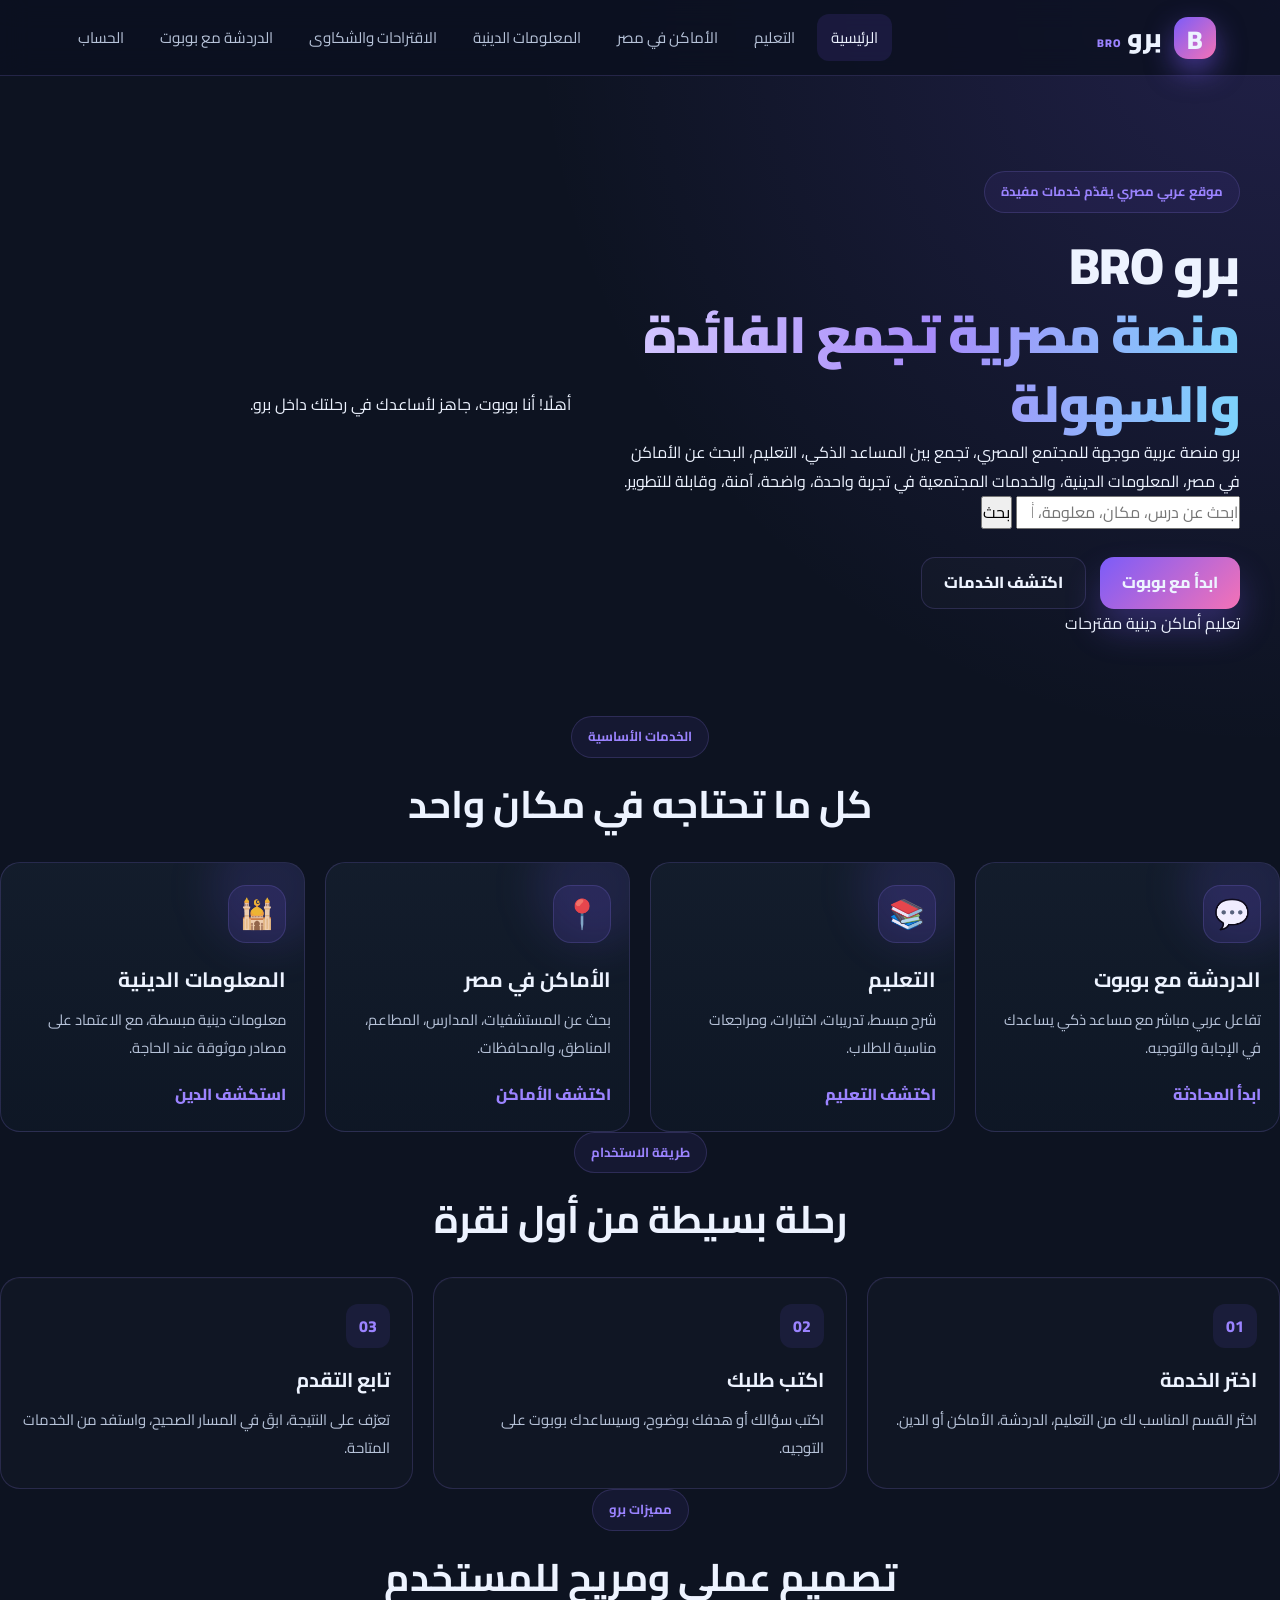
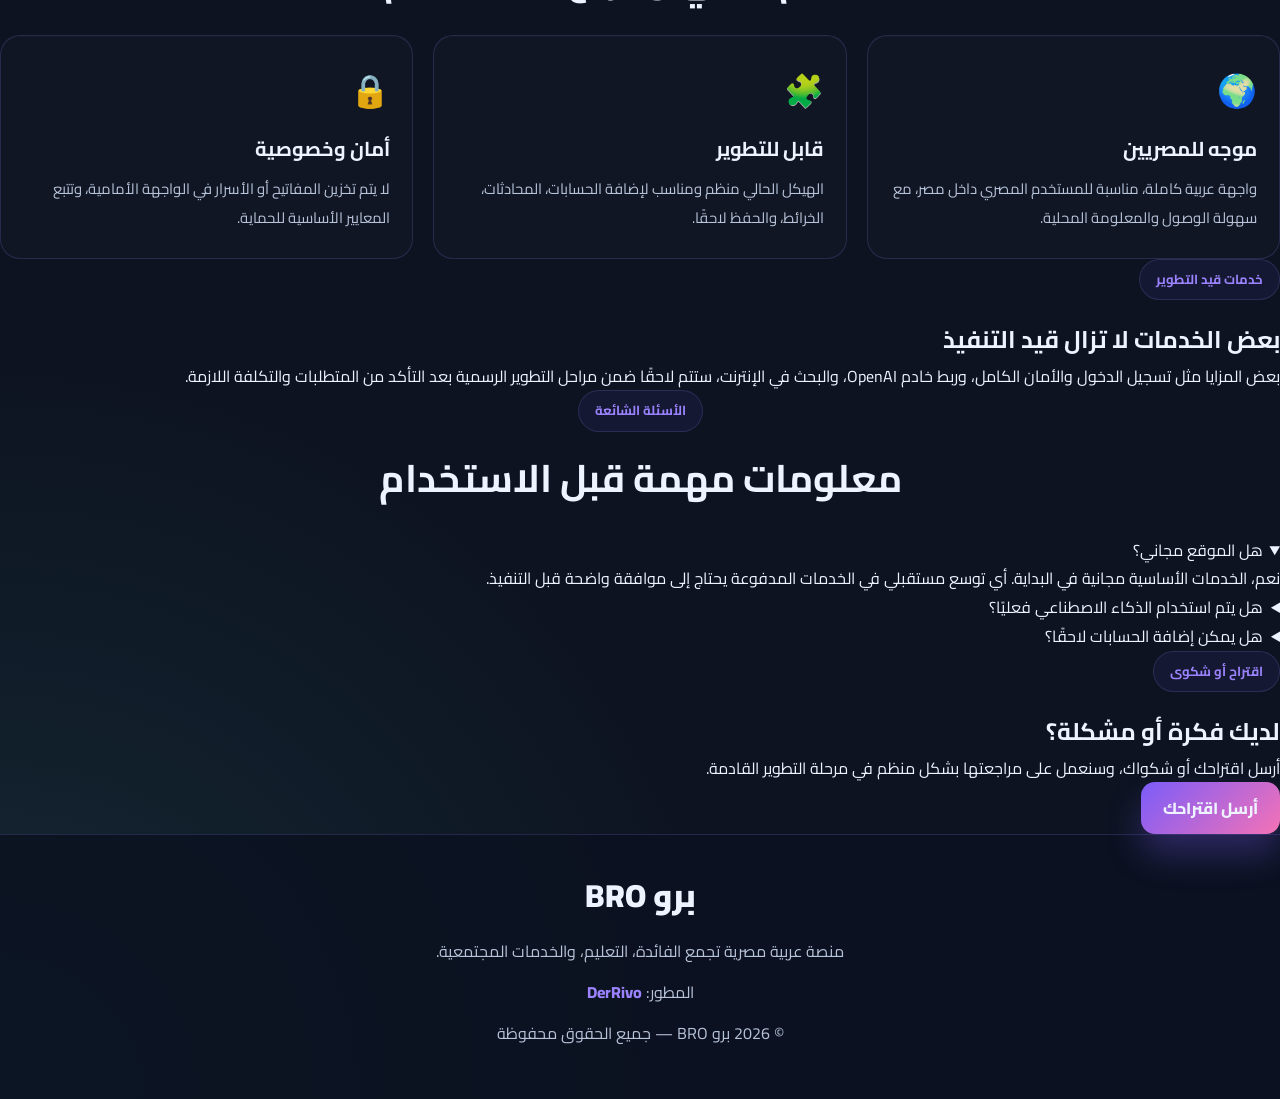
==== commit 7f58094a: "Update index.html for improved content and structure" ====
--- a/index.html
+++ b/index.html
@@ -3,9 +3,9 @@
   <head>
     <meta charset="UTF-8" />
     <meta name="viewport" content="width=device-width, initial-scale=1.0" />
-    <meta name="description" content="برو BRO - منصة عربية تقدم الدردشة، التعليم، اكتشاف الأماكن، والمعلومات الدينية في تجربة حديثة ومريحة." />
-    <meta name="theme-color" content="#101826" />
-    <title>برو BRO | مساعدك الذكي</title>
+    <meta name="description" content="برو BRO منصة عربية تقدم الدردشة والتعليم والبحث عن الأماكن والمعلومات الدينية والخدمات المجتمعية في تجربة عربية متكاملة." />
+    <meta name="theme-color" content="#0f172a" />
+    <title>برو BRO | الصفحة الرئيسية</title>
     <link rel="icon" type="image/svg+xml" href="assets/favicon.svg" />
     <link rel="preconnect" href="https://fonts.googleapis.com" />
     <link rel="preconnect" href="https://fonts.gstatic.com" crossorigin />
@@ -14,167 +14,216 @@
   </head>
   <body>
     <header class="topbar">
-      <a class="brand" href="index.html" aria-label="برو الرئيسية">
-        <span class="brand-mark">B</span>
+      <a class="brand" href="index.html" aria-label="العودة إلى الصفحة الرئيسية">
+        <span class="brand-mark" aria-hidden="true">B</span>
         <span class="brand-text">برو <small>BRO</small></span>
       </a>
 
-      <button class="menu-toggle" id="menuToggle" aria-label="فتح القائمة" aria-expanded="false">
-        ☰
-      </button>
+      <button class="menu-toggle" id="menuToggle" aria-label="فتح القائمة" aria-expanded="false">☰</button>
 
       <nav class="navigation" id="navigation" aria-label="القائمة الرئيسية">
-        <a class="active" href="index.html">الرئيسية</a>
-        <a href="chat.html">الدردشة</a>
+        <a href="index.html" class="active">الرئيسية</a>
         <a href="education.html">التعليم</a>
-        <a href="places.html">الأماكن</a>
+        <a href="places.html">الأماكن في مصر</a>
         <a href="religion.html">المعلومات الدينية</a>
+        <a href="suggestions.html">الاقتراحات والشكاوى</a>
+        <a href="chat.html">الدردشة مع بوبوت</a>
+        <a href="login.html" class="nav-account">الحساب</a>
       </nav>
     </header>
 
     <main>
-      <section class="hero">
+      <section class="hero section-shell">
         <div class="hero-copy">
-          <span class="eyebrow">✦ أهلًا بك في برو</span>
-          <h1>
-            مساحة عربية تجمع
-            <span>التعلّم، والمحادثة، والاكتشاف.</span>
-          </h1>
-          <p class="hero-description">
-            برو هو منصة عربية مصرية تساعدك في اكتشاف المعلومات بسرعة، فهم الدروس بسهولة، العثور على الأماكن، والاطلاع على المعلومات الدينية بشكل مرتب وسهل.
+          <span class="eyebrow">موقع عربي مصري يقدّم خدمات مفيدة</span>
+          <h1>برو BRO <span>منصة مصرية تجمع الفائدة والسهولة</span></h1>
+          <p class="lead">
+            برو منصة عربية موجهة للمجتمع المصري، تجمع بين المساعد الذكي، التعليم، البحث عن الأماكن في مصر، المعلومات الدينية، والخدمات المجتمعية في تجربة واحدة، واضحة، آمنة، وقابلة للتطوير.
           </p>
 
+          <form class="search-panel" aria-label="بحث عام">
+            <input type="search" placeholder="ابحث عن درس، مكان، معلومة، أو خدمة..." aria-label="بحث عام" />
+            <button type="submit">بحث</button>
+          </form>
+
           <div class="hero-actions">
-            <a class="button button-primary" href="chat.html">ابدأ الآن</a>
+            <a class="button button-primary" href="chat.html">ابدأ مع بوبوت</a>
             <a class="button button-secondary" href="#services">اكتشف الخدمات</a>
           </div>
 
-          <div class="trust-bar">
-            <span>محادثة</span>
+          <div class="quick-tags" aria-label="خدمات سريعة">
             <span>تعليم</span>
             <span>أماكن</span>
             <span>دينية</span>
-          </div>
-        </div>
-
-        <div class="robot-showcase" aria-label="تمتم الروبوت">
-          <div class="robot-glow"></div>
-          <div class="assistant-robot" id="robotAssistant" tabindex="0" role="button" aria-label="تفاعل مع تمتم">
-            <div class="robot-antenna"></div>
-            <div class="robot-head">
-              <div class="robot-eye left"></div>
-              <div class="robot-eye right"></div>
-              <div class="robot-mouth"></div>
+            <span>مقترحات</span>
+          </div>
+        </div>
+
+        <div class="hero-visual" aria-label="شخصية بوبوت ثلاثية الأبعاد">
+          <div class="bot-glow"></div>
+          <div class="bot-3d" id="botAssistant" tabindex="0" role="button" aria-label="تفاعل مع بوبوت">
+            <div class="bot-head">
+              <span class="bot-eye left"></span>
+              <span class="bot-eye right"></span>
+              <span class="bot-mouth"></span>
             </div>
-            <div class="robot-body">
-              <div class="robot-panel"></div>
+            <div class="bot-neck"></div>
+            <div class="bot-body">
+              <span class="bot-panel"></span>
             </div>
-            <div class="robot-arm left"></div>
-            <div class="robot-arm right"></div>
-            <div class="robot-leg left"></div>
-            <div class="robot-leg right"></div>
-          </div>
-          <div class="robot-bubble" id="robotBubble">أهلًا! أنا تمتم، جاهز لأساعدك اليوم.</div>
-        </div>
-      </section>
-
-      <section class="section" id="services">
-        <div class="section-heading">
-          <span class="section-label">خدمات برو</span>
-          <h2>كل ما تحتاجه في <span>مكان واحد</span></h2>
+            <div class="bot-arm left"></div>
+            <div class="bot-arm right"></div>
+            <div class="bot-leg left"></div>
+            <div class="bot-leg right"></div>
+          </div>
+          <div class="bot-bubble" id="botBubble">أهلًا! أنا بوبوت، جاهز لأساعدك في رحلتك داخل برو.</div>
+        </div>
+      </section>
+
+      <section class="section-shell" id="services">
+        <div class="section-heading">
+          <span class="section-label">الخدمات الأساسية</span>
+          <h2>كل ما تحتاجه في مكان واحد</h2>
         </div>
 
         <div class="service-grid">
-          <a class="service-card primary" href="chat.html">
+          <a class="service-card" href="chat.html">
             <span class="service-icon">💬</span>
-            <h3>الدردشة الذكية</h3>
-            <p>تفاعل مع مساعد عربي يساعدك في الإجابة، التوضيح، والتوجيه.</p>
+            <h3>الدردشة مع بوبوت</h3>
+            <p>تفاعل عربي مباشر مع مساعد ذكي يساعدك في الإجابة والتوجيه.</p>
             <span class="card-link">ابدأ المحادثة</span>
           </a>
 
-          <a class="service-card blue" href="education.html">
+          <a class="service-card" href="education.html">
             <span class="service-icon">📚</span>
             <h3>التعليم</h3>
-            <p>اكتشف شرحًا مبسطًا للمواد الدراسية ومساندة الطالب في الفهم.</p>
-            <span class="card-link">استكشف التعليم</span>
-          </a>
-
-          <a class="service-card green" href="places.html">
+            <p>شرح مبسط، تدريبات، اختبارات، ومراجعات مناسبة للطلاب.</p>
+            <span class="card-link">اكتشف التعليم</span>
+          </a>
+
+          <a class="service-card" href="places.html">
             <span class="service-icon">📍</span>
-            <h3>البحث عن الأماكن</h3>
-            <p>تعرّف على أماكن مصر المهمة والمناطق الشائعة والأماكن القريبة.</p>
+            <h3>الأماكن في مصر</h3>
+            <p>بحث عن المستشفيات، المدارس، المطاعم، المناطق، والمحافظات.</p>
             <span class="card-link">اكتشف الأماكن</span>
           </a>
 
-          <a class="service-card rose" href="religion.html">
-            <span class="service-icon">🌙</span>
+          <a class="service-card" href="religion.html">
+            <span class="service-icon">🕌</span>
             <h3>المعلومات الدينية</h3>
-            <p>الوصول إلى معلومات دينية موثوقة وتوضيحات مبسطة ومناسبة للمتصفّح.</p>
-            <span class="card-link">تعرّف أكثر</span>
-          </a>
-        </div>
-      </section>
-
-      <section class="section">
-        <div class="section-heading">
-          <span class="section-label">لماذا برو؟</span>
-          <h2>تصميم عربي <span>يُناسب كل شخص</span></h2>
-        </div>
-
-        <div class="feature-grid">
-          <article class="feature-card">
-            <span class="feature-icon">🇪🇬</span>
-            <h3>مصممة للعالم العربي</h3>
-            <p>واجهة عربية كاملة بتجربة مرنة ومريحة، تناسب مستخدمي مصر والعالم العربي.</p>
-          </article>
-
-          <article class="feature-card">
-            <span class="feature-icon">⚙️</span>
-            <h3>قابلة للتطوير</h3>
-            <p>هيكل المشروع واضح ويمكن توسيعه لاحقًا بإنشاء الحسابات، الحفظ، والتكامل مع خدمات حقيقية.</p>
-          </article>
-
-          <article class="feature-card">
-            <span class="feature-icon">🔒</span>
-            <h3>أمان البيانات</h3>
-            <p>لا يتم تخزين مفاتيح خاصة داخل الواجهة الأمامية، ويتم الاحتفاظ بثقافة تطوير آمنة.</p>
-          </article>
-        </div>
-      </section>
-
-      <section class="section process">
-        <div class="section-heading">
-          <span class="section-label">طريقة العمل</span>
-          <h2>برو يبني تجربة <span>خطوة بخطوة</span></h2>
+            <p>معلومات دينية مبسطة، مع الاعتماد على مصادر موثوقة عند الحاجة.</p>
+            <span class="card-link">استكشف الدين</span>
+          </a>
+        </div>
+      </section>
+
+      <section class="section-shell">
+        <div class="section-heading">
+          <span class="section-label">طريقة الاستخدام</span>
+          <h2>رحلة بسيطة من أول نقرة</h2>
         </div>
 
         <div class="steps-grid">
           <article class="step-card">
             <span>01</span>
-            <h3>اختيار الخدمة</h3>
-            <p>يختار المستخدم القسم المناسب له من الدردشة أو التعليم أو الأماكن أو الدين.</p>
+            <h3>اختر الخدمة</h3>
+            <p>اختَر القسم المناسب لك من التعليم، الدردشة، الأماكن أو الدين.</p>
           </article>
 
           <article class="step-card">
             <span>02</span>
-            <h3>استقبال الطلب</h3>
-            <p>يتم تجهيز الواجهة لتلقي الأسئلة والطلبات بطريقة واضحة وسريعة.</p>
+            <h3>اكتب طلبك</h3>
+            <p>اكتب سؤالك أو هدفك بوضوح، وسيساعدك بوبوت على التوجيه.</p>
           </article>
 
           <article class="step-card">
             <span>03</span>
-            <h3>التفاعل</h3>
-            <p>يستفيد المستخدم من التجربة الموجودة الآن، مع إمكانية التطوير لاحقًا إلى خدمات حقيقية.</p>
-          </article>
+            <h3>تابع التقدم</h3>
+            <p>تعرّف على النتيجة، ابقَ في المسار الصحيح، واستفد من الخدمات المتاحة.</p>
+          </article>
+        </div>
+      </section>
+
+      <section class="section-shell">
+        <div class="section-heading">
+          <span class="section-label">مميزات برو</span>
+          <h2>تصميم عملي ومريح للمستخدم</h2>
+        </div>
+
+        <div class="feature-grid">
+          <article class="feature-card">
+            <span class="feature-icon">🌍</span>
+            <h3>موجه للمصريين</h3>
+            <p>واجهة عربية كاملة، مناسبة للمستخدم المصري داخل مصر، مع سهولة الوصول والمعلومة المحلية.</p>
+          </article>
+
+          <article class="feature-card">
+            <span class="feature-icon">🧩</span>
+            <h3>قابل للتطوير</h3>
+            <p>الهيكل الحالي منظم ومناسب لإضافة الحسابات، المحادثات، الخرائط، والحفظ لاحقًا.</p>
+          </article>
+
+          <article class="feature-card">
+            <span class="feature-icon">🔒</span>
+            <h3>أمان وخصوصية</h3>
+            <p>لا يتم تخزين المفاتيح أو الأسرار في الواجهة الأمامية، وتتبع المعايير الأساسية للحماية.</p>
+          </article>
+        </div>
+      </section>
+
+      <section class="section-shell muted-block">
+        <div class="mini-panel">
+          <div>
+            <span class="section-label">خدمات قيد التطوير</span>
+            <h2>بعض الخدمات لا تزال قيد التنفيذ</h2>
+          </div>
+          <p>
+            بعض المزايا مثل تسجيل الدخول والأمان الكامل، وربط خادم OpenAI، والبحث في الإنترنت، ستتم لاحقًا ضمن مراحل التطوير الرسمية بعد التأكد من المتطلبات والتكلفة اللازمة.
+          </p>
+        </div>
+      </section>
+
+      <section class="section-shell faq-shell">
+        <div class="section-heading">
+          <span class="section-label">الأسئلة الشائعة</span>
+          <h2>معلومات مهمة قبل الاستخدام</h2>
+        </div>
+
+        <div class="faq-list">
+          <details open>
+            <summary>هل الموقع مجاني؟</summary>
+            <p>نعم، الخدمات الأساسية مجانية في البداية. أي توسع مستقبلي في الخدمات المدفوعة يحتاج إلى موافقة واضحة قبل التنفيذ.</p>
+          </details>
+
+          <details>
+            <summary>هل يتم استخدام الذكاء الاصطناعي فعليًا؟</summary>
+            <p>ليس حتى يتم ربط خادم آمن صحيح، واختباره فعليًا. هذا المشروع الحالي يركز على واجهة ومقاطع جاهزة للربط لاحقًا.</p>
+          </details>
+
+          <details>
+            <summary>هل يمكن إضافة الحسابات لاحقًا؟</summary>
+            <p>نعم، البنية الحالية قابلة للتوسع لتضمين الحسابات، المحادثات، التفضيلات، والمعايير الأمنية المناسبة.</p>
+          </details>
+        </div>
+      </section>
+
+      <section class="section-shell cta-shell">
+        <div class="cta-box">
+          <div>
+            <span class="section-label">اقتراح أو شكوى</span>
+            <h2>لديك فكرة أو مشكلة؟</h2>
+            <p>أرسل اقتراحك أو شكواك، وسنعمل على مراجعتها بشكل منظم في مرحلة التطوير القادمة.</p>
+          </div>
+          <a class="button button-primary" href="suggestions.html">أرسل اقتراحك</a>
         </div>
       </section>
     </main>
 
     <footer class="footer">
       <div class="footer-brand">برو BRO</div>
-      <p>مشروع عربي مصري يجمع فائدة المستخدم، وضوح التصميم، وقابلية النمو.</p>
+      <p>منصة عربية مصرية تجمع الفائدة، التعليم، والخدمات المجتمعية.</p>
       <p class="developer-credit">المطور: <span>DerRivo</span></p>
-      <p class="copyright">© <span id="year"></span> برو BRO</p>
+      <p class="copyright">© <span id="year"></span> برو BRO — جميع الحقوق محفوظة</p>
     </footer>
 
     <script src="js/main.js"></script>
